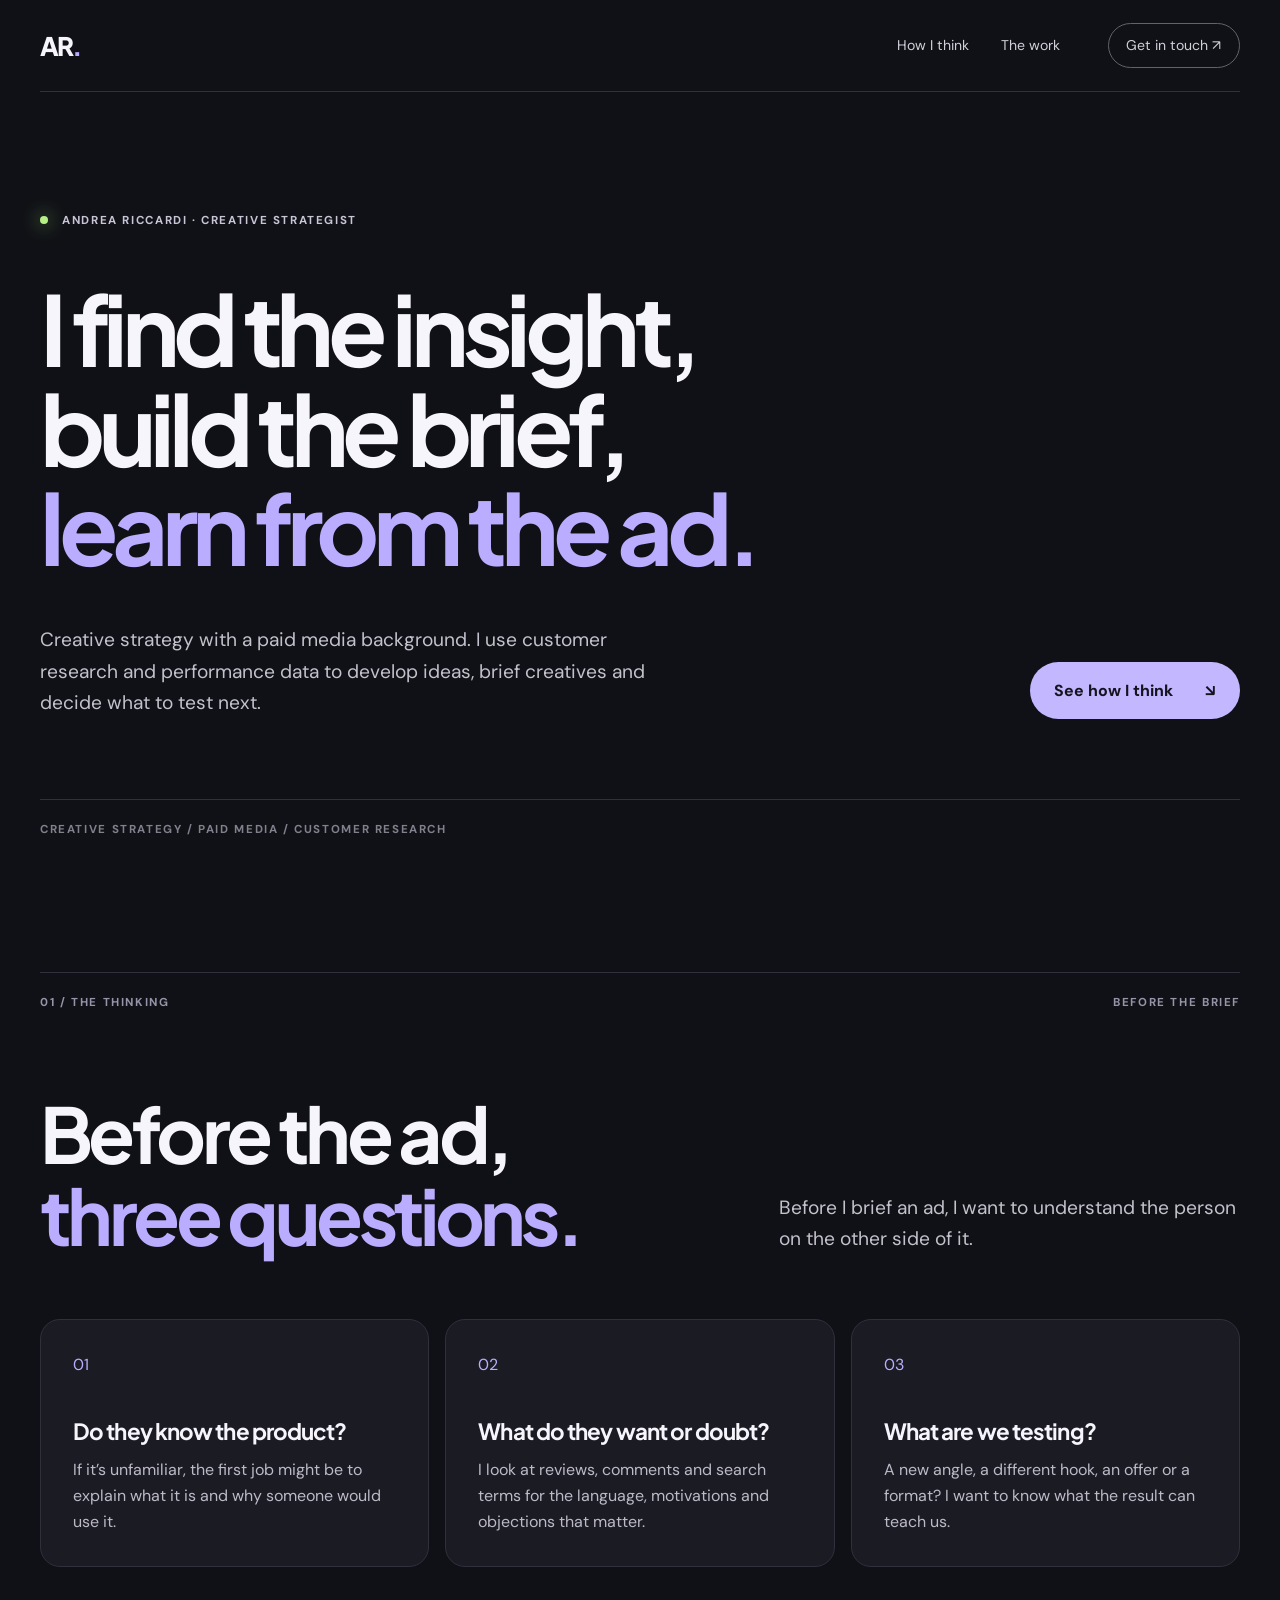
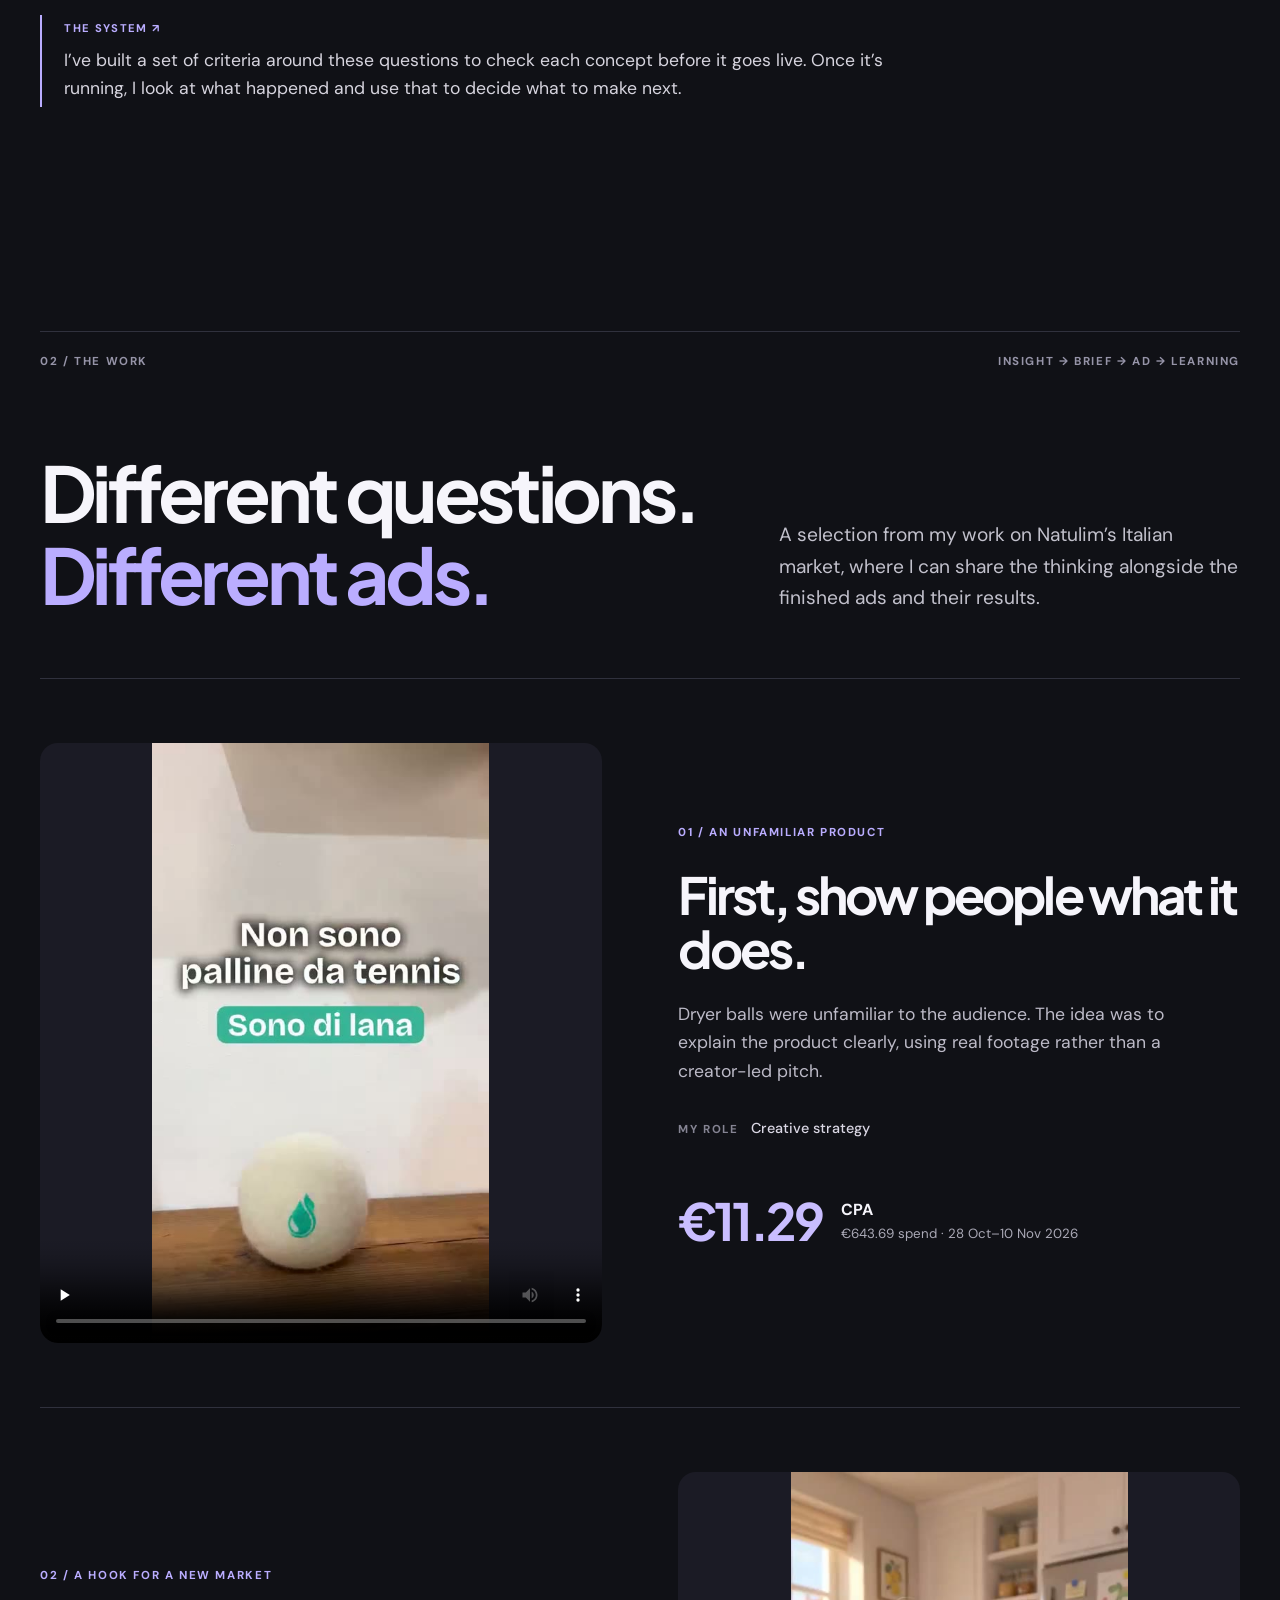
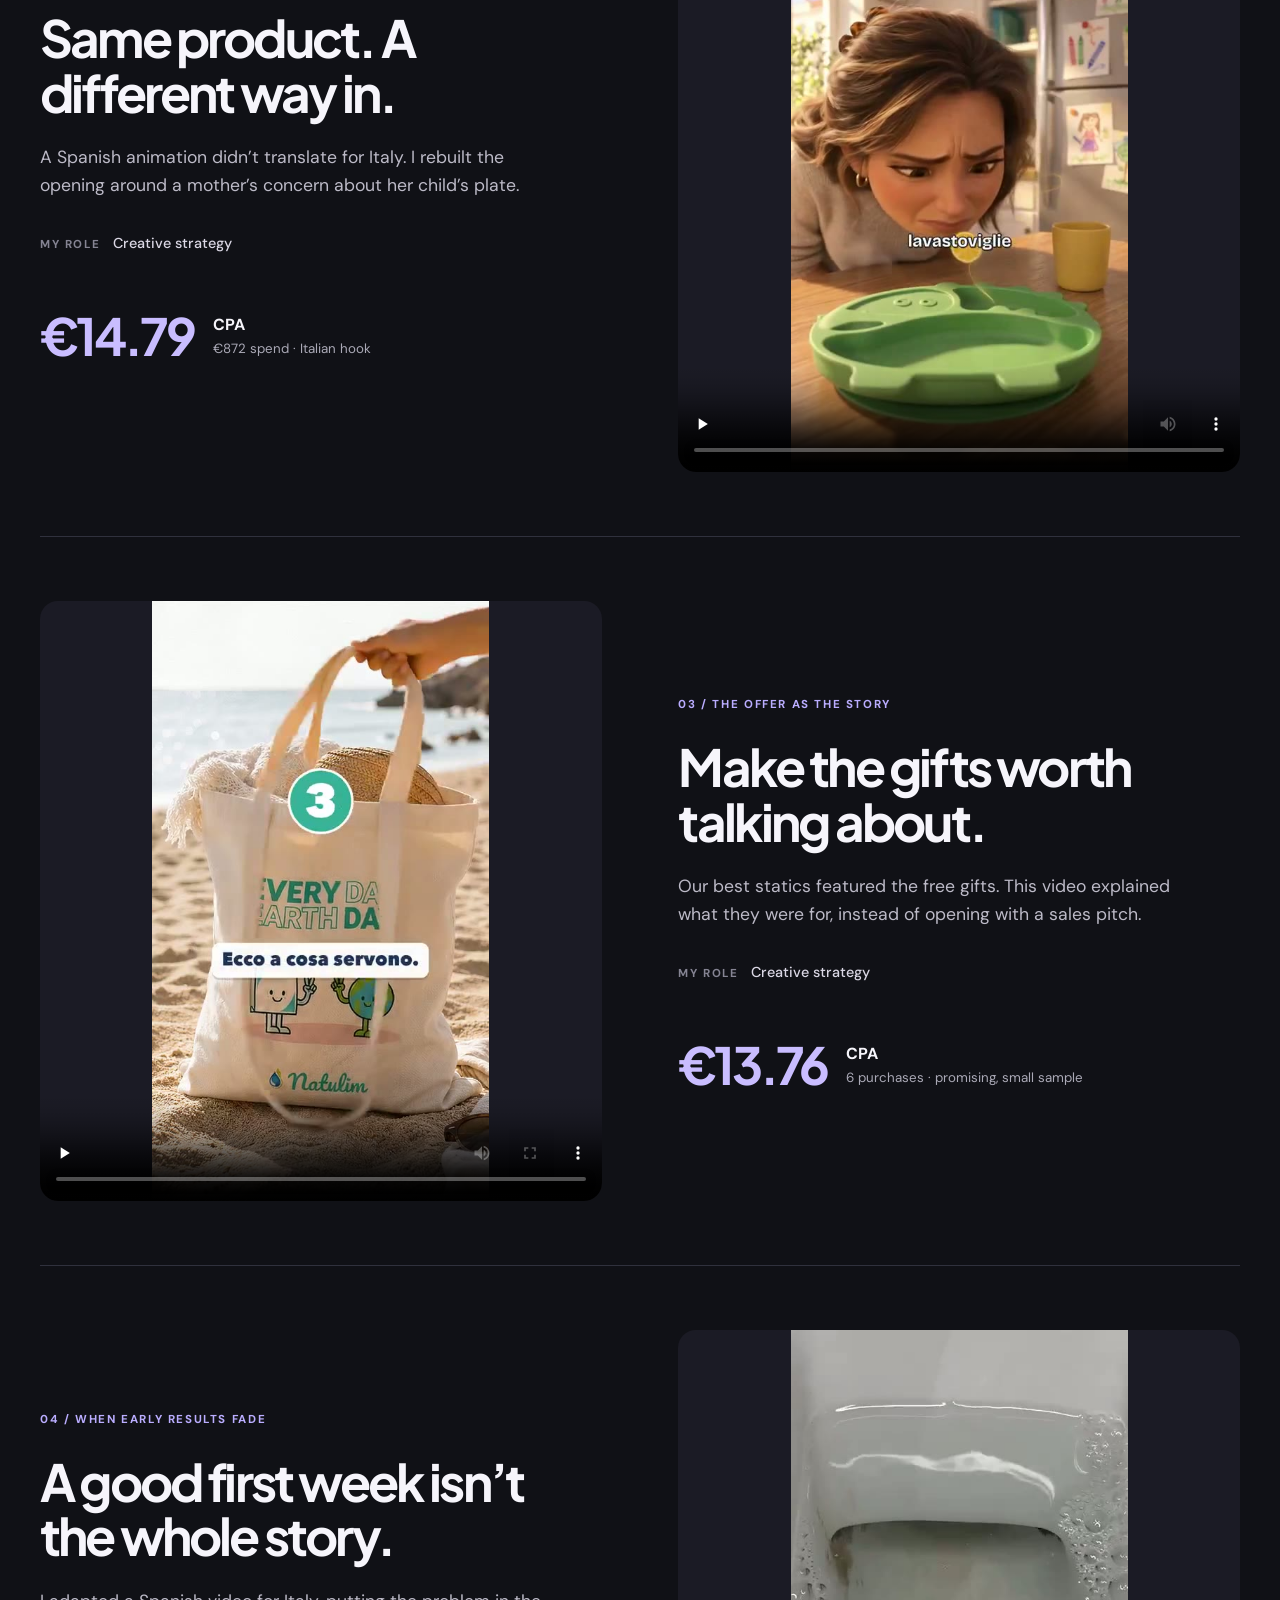
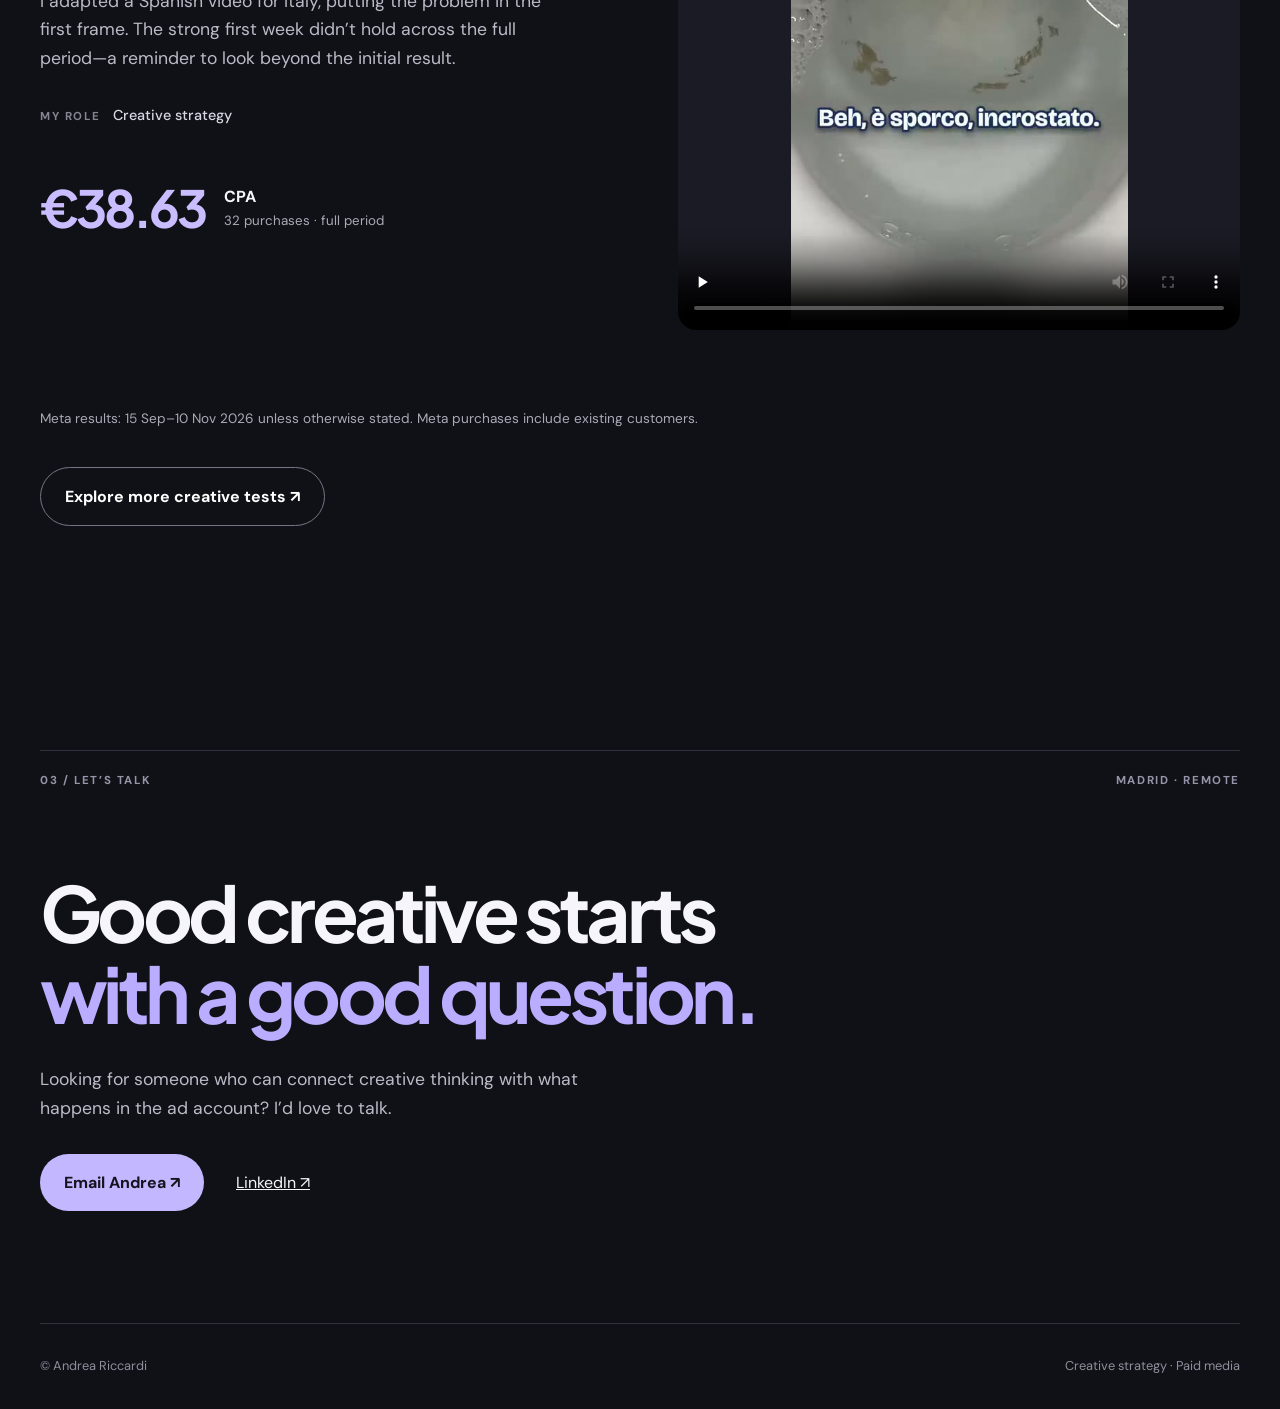
==== creative-v2/index.html @ 49f715e6 "Add alternate creative strategy portfolio" ====
<!doctype html>
<html lang="en">
<head>
  <meta charset="utf-8"><meta name="viewport" content="width=device-width, initial-scale=1">
  <meta name="description" content="Andrea Riccardi’s creative strategy portfolio: the thinking, briefs and tests behind the ads.">
  <title>Andrea Riccardi | Creative Strategy</title>
  <link rel="preconnect" href="https://fonts.googleapis.com"><link rel="preconnect" href="https://fonts.gstatic.com" crossorigin>
  <link href="https://fonts.googleapis.com/css2?family=DM+Sans:wght@400;500;600;700&amp;family=Plus+Jakarta+Sans:wght@400;500;600;700;800&amp;display=swap" rel="stylesheet">
  <link rel="stylesheet" href="style.css">
</head>
<body>
  <a class="skip" href="#main">Skip to content</a>
  <header class="header wrap"><a class="brand" href="#top">AR<span>.</span></a><nav aria-label="Main navigation"><a href="#thinking">How I think</a><a href="#work">The work</a></nav><a class="contact-link" href="mailto:ariccardi.marketing@gmail.com">Get in touch ↗</a></header>
  <main id="main">
    <section class="hero wrap" id="top"><div class="eyebrow"><span class="dot"></span> ANDREA RICCARDI · CREATIVE STRATEGIST</div><h1>I find the insight,<br>build the brief,<br><span>learn from the ad.</span></h1><div class="hero-bottom"><p>Creative strategy with a paid media background. I use customer research and performance data to develop ideas, brief creatives and decide what to test next.</p><a class="button" href="#thinking">See how I think <span>↘</span></a></div><div class="hero-index">CREATIVE STRATEGY / PAID MEDIA / CUSTOMER RESEARCH</div></section>
    <section class="thinking section wrap" id="thinking"><div class="section-top"><span>01 / THE THINKING</span><span>BEFORE THE BRIEF</span></div><div class="intro"><h2>Before the ad,<br><span>three questions.</span></h2><p>Before I brief an ad, I want to understand the person on the other side of it.</p></div><div class="questions"><article><span>01</span><h3>Do they know the product?</h3><p>If it’s unfamiliar, the first job might be to explain what it is and why someone would use it.</p></article><article><span>02</span><h3>What do they want or doubt?</h3><p>I look at reviews, comments and search terms for the language, motivations and objections that matter.</p></article><article><span>03</span><h3>What are we testing?</h3><p>A new angle, a different hook, an offer or a format? I want to know what the result can teach us.</p></article></div><p class="system-note"><span>THE SYSTEM ↗</span> I’ve built a set of criteria around these questions to check each concept before it goes live. Once it’s running, I look at what happened and use that to decide what to make next.</p></section>
    <section class="work section wrap" id="work"><div class="section-top"><span>02 / THE WORK</span><span>INSIGHT → BRIEF → AD → LEARNING</span></div><div class="intro"><h2>Different questions.<br><span>Different ads.</span></h2><p>A selection from my work on Natulim’s Italian market, where I can share the thinking alongside the finished ads and their results.</p></div>
      <article class="case"><div class="case-media"><video controls playsinline preload="none" poster="../creative/assets/natulim/dryer-balls.jpg"><source src="../creative/assets/natulim/dryer-balls.mp4" type="video/mp4"></video></div><div class="case-copy"><div class="case-label">01 / AN UNFAMILIAR PRODUCT</div><h3>First, show people what it does.</h3><p>Dryer balls were unfamiliar to the audience. The idea was to explain the product clearly, using real footage rather than a creator-led pitch.</p><div class="role">MY ROLE <span>Creative strategy</span></div><div class="metric"><strong>€11.29</strong><div>CPA <small>€643.69 spend · 28 Oct–10 Nov 2026</small></div></div></div></article>
      <article class="case reverse"><div class="case-media"><video controls playsinline preload="none" poster="../creative/assets/natulim/dishwasher.jpg"><source src="../creative/assets/natulim/dishwasher.mp4" type="video/mp4"></video></div><div class="case-copy"><div class="case-label">02 / A HOOK FOR A NEW MARKET</div><h3>Same product. A different way in.</h3><p>A Spanish animation didn’t translate for Italy. I rebuilt the opening around a mother’s concern about her child’s plate.</p><div class="role">MY ROLE <span>Creative strategy</span></div><div class="metric"><strong>€14.79</strong><div>CPA <small>€872 spend · Italian hook</small></div></div></div></article>
      <article class="case"><div class="case-media"><video controls playsinline preload="none" poster="../creative/assets/natulim/gifts.jpg"><source src="../creative/assets/natulim/gifts.mp4" type="video/mp4"></video></div><div class="case-copy"><div class="case-label">03 / THE OFFER AS THE STORY</div><h3>Make the gifts worth talking about.</h3><p>Our best statics featured the free gifts. This video explained what they were for, instead of opening with a sales pitch.</p><div class="role">MY ROLE <span>Creative strategy</span></div><div class="metric"><strong>€13.76</strong><div>CPA <small>6 purchases · promising, small sample</small></div></div></div></article>
      <article class="case reverse"><div class="case-media"><video controls playsinline preload="none" poster="../creative/assets/natulim/crystals.jpg"><source src="../creative/assets/natulim/crystals.mp4" type="video/mp4"></video></div><div class="case-copy"><div class="case-label">04 / WHEN EARLY RESULTS FADE</div><h3>A good first week isn’t the whole story.</h3><p>I adapted a Spanish video for Italy, putting the problem in the first frame. The strong first week didn’t hold across the full period—a reminder to look beyond the initial result.</p><div class="role">MY ROLE <span>Creative strategy</span></div><div class="metric"><strong>€38.63</strong><div>CPA <small>32 purchases · full period</small></div></div></div></article>
      <p class="note">Meta results: 15 Sep–10 Nov 2026 unless otherwise stated. Meta purchases include existing customers.</p><a class="button button-outline" href="../creative/#work">Explore more creative tests ↗</a>
    </section>
    <section class="closing section wrap"><div class="section-top"><span>03 / LET’S TALK</span><span>MADRID · REMOTE</span></div><h2>Good creative starts<br><span>with a good question.</span></h2><p>Looking for someone who can connect creative thinking with what happens in the ad account? I’d love to talk.</p><a class="button" href="mailto:ariccardi.marketing@gmail.com">Email Andrea ↗</a><a class="text-link" href="https://www.linkedin.com/in/ariccardi/">LinkedIn ↗</a></section>
  </main><footer class="wrap">© Andrea Riccardi <span>Creative strategy · Paid media</span></footer>
</body></html>
---- creative-v2/style.css ----
:root{color-scheme:dark;--bg:#101116;--fg:#f6f5fb;--muted:#aaaab9;--line:#30313d;--purple:#baadff}*{box-sizing:border-box}html{scroll-behavior:smooth}body{margin:0;background:var(--bg);color:var(--fg);font:16px/1.6 'DM Sans',sans-serif}a{color:inherit}.wrap{width:min(1320px,calc(100% - 80px));margin:auto}.skip{position:absolute;left:-9999px}.skip:focus{left:16px;top:16px;background:#fff;color:#111;z-index:10}.header{height:92px;display:flex;align-items:center;gap:3rem;border-bottom:1px solid var(--line)}.brand{text-decoration:none;font:800 1.6rem 'Plus Jakarta Sans';letter-spacing:-.08em}.brand span{color:var(--purple)}nav{display:flex;gap:2rem;margin-left:auto}nav a,.contact-link{text-decoration:none;font-size:.88rem;color:#d2d1db}.contact-link{border:1px solid #62616e;border-radius:50px;padding:.65rem 1.1rem}.header a:hover,.text-link:hover{color:var(--purple)}.hero{padding-top:7.5rem}.eyebrow,.section-top,.case-label,.role,.hero-index{font-size:.72rem;font-weight:700;letter-spacing:.14em}.eyebrow{color:#c8c5d7}.dot{display:inline-block;width:8px;height:8px;background:#b7f086;border-radius:50%;margin-right:.6rem;box-shadow:0 0 18px #a1e877}h1,h2,h3,strong{font-family:'Plus Jakarta Sans',sans-serif}h1{font-size:clamp(3.4rem,7.6vw,7.5rem);line-height:1.02;letter-spacing:-.065em;margin:3rem 0;font-weight:700}h1 span,.intro h2 span,.closing h2 span{color:var(--purple)}.hero-bottom{display:flex;justify-content:space-between;align-items:end;gap:2rem;padding-bottom:5rem}.hero-bottom p,.intro>p{font-size:clamp(1.05rem,1.5vw,1.35rem);line-height:1.65;color:#c2c1cc;max-width:620px;margin:0}.button{display:inline-flex;align-items:center;justify-content:space-between;gap:2rem;background:#c3b7ff;color:#15131e;text-decoration:none;border-radius:100px;padding:1rem 1.5rem;font-weight:700;transition:background .2s,transform .2s}.button:hover{background:#f2a9d9;transform:translateY(-3px)}.hero-index{border-top:1px solid var(--line);padding:1.3rem 0;color:#81818e}.section{padding:7rem 0}.section-top{display:flex;justify-content:space-between;gap:1rem;color:#9694a8;border-top:1px solid var(--line);padding-top:1.3rem}.intro{display:grid;grid-template-columns:1.2fr .8fr;align-items:end;gap:3rem;margin:5rem 0 4rem}h2{font-size:clamp(3rem,6vw,6rem);line-height:1.06;letter-spacing:-.06em;margin:0}.questions{display:grid;grid-template-columns:repeat(3,1fr);gap:1rem}.questions article{padding:2rem;background:#1b1b24;border:1px solid #30303d;border-radius:20px;min-height:245px;transition:background .25s,transform .25s}.questions article:hover{background:#29243b;transform:translateY(-5px)}.questions article:nth-child(2):hover{background:#24343c}.questions article:nth-child(3):hover{background:#3b2734}.questions article>span,.case-label{color:#baadff}.questions h3{font-size:1.4rem;line-height:1.2;letter-spacing:-.04em;margin:2.5rem 0 .8rem}.questions p,.case-copy p,.closing p{color:#bcbac7;margin:0}.system-note{border-left:2px solid var(--purple);padding:.3rem 0 .3rem 1.4rem;max-width:850px;color:#d6d4de;margin:3rem 0 0;font-size:1.1rem}.system-note span{display:block;font-size:.7rem;color:var(--purple);font-weight:700;letter-spacing:.12em;margin-bottom:.5rem}.case{display:grid;grid-template-columns:1fr 1fr;gap:clamp(2rem,6vw,7rem);align-items:center;border-top:1px solid var(--line);padding:4rem 0}.case.reverse .case-media{order:2}.case-media{background:#1b1b25;border-radius:18px;overflow:hidden;display:flex;justify-content:center;min-height:460px}.case-media video{width:100%;max-height:600px;object-fit:contain}.case h3{font-size:clamp(2.3rem,4vw,4.5rem);line-height:1.07;letter-spacing:-.055em;margin:1.5rem 0}.case-copy p{font-size:1.1rem;max-width:510px}.role{margin-top:2rem;color:#858493}.role span{color:#dad7e4;letter-spacing:0;font-size:.9rem;font-weight:500;margin-left:.5rem}.metric{display:flex;align-items:center;gap:1.2rem;margin-top:2.5rem}.metric strong{font-size:clamp(2.7rem,4vw,4rem);letter-spacing:-.06em;color:#c9bdff}.metric div{font-weight:700}.metric small{display:block;color:#aaa9b6;font-weight:400}.note{color:#aaa9b6;font-size:.85rem}.button-outline{margin-top:1.5rem;background:transparent;border:1px solid #777486;color:white}.closing h2{margin:5rem 0 2rem}.closing p{max-width:560px;font-size:1.1rem;margin-bottom:2rem}.text-link{margin-left:2rem}footer{border-top:1px solid var(--line);padding:2rem 0;color:#8f8e9c;display:flex;justify-content:space-between;font-size:.8rem}@media(max-width:750px){.wrap{width:calc(100% - 36px)}.header{height:76px;gap:1rem}nav{gap:1rem}.contact-link{display:none}.hero{padding-top:5rem}.hero-bottom,.intro{display:block}.hero-bottom .button{margin-top:2rem}.section{padding:5rem 0}.intro{margin:3rem 0 2rem}.intro>p{margin-top:1.5rem}.questions{grid-template-columns:1fr}.questions article{min-height:0}.questions h3{margin-top:1.5rem}.case{grid-template-columns:1fr;gap:1.6rem;padding:2.5rem 0}.case.reverse .case-media{order:0}.case-media{min-height:300px}.case-media video{max-height:520px}.section-top{font-size:.62rem}.metric{margin-top:1.5rem}footer{gap:1rem}}@media(prefers-reduced-motion:reduce){html{scroll-behavior:auto}*,*::before,*::after{transition:none!important}}
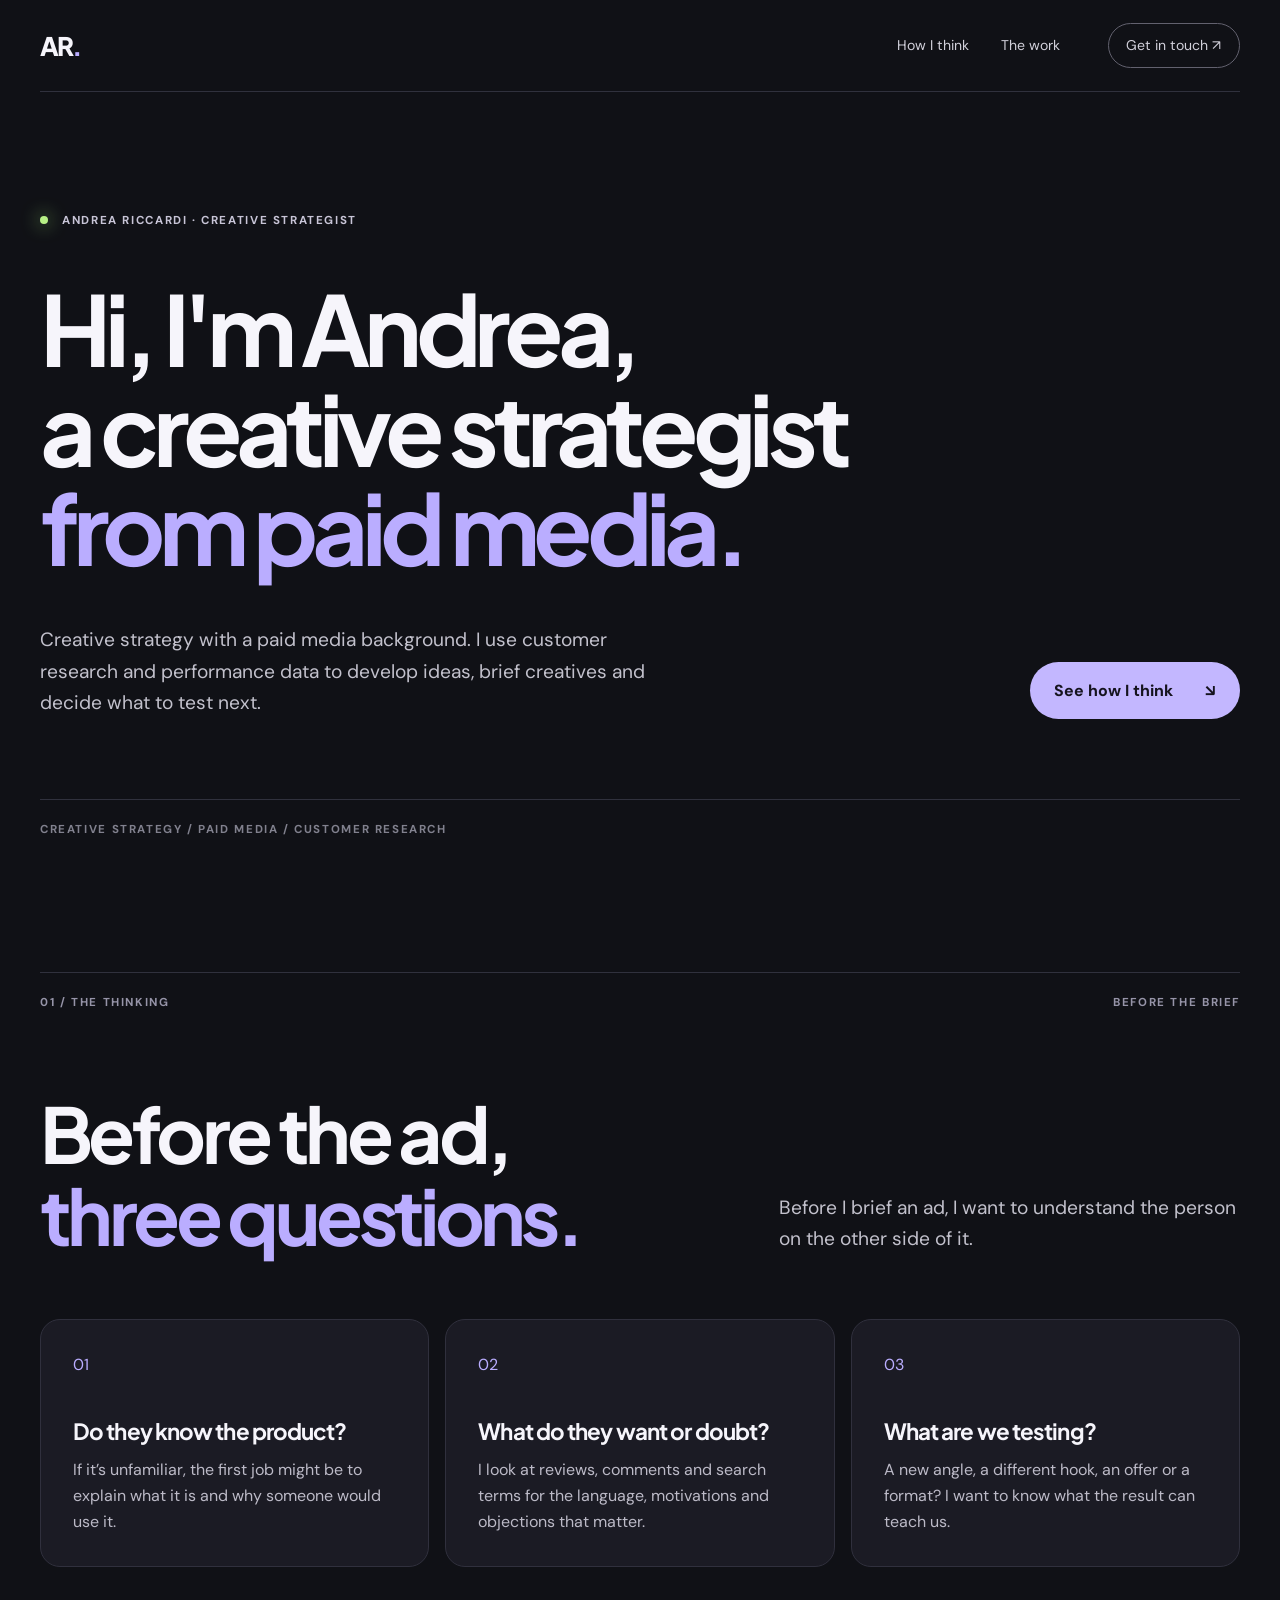
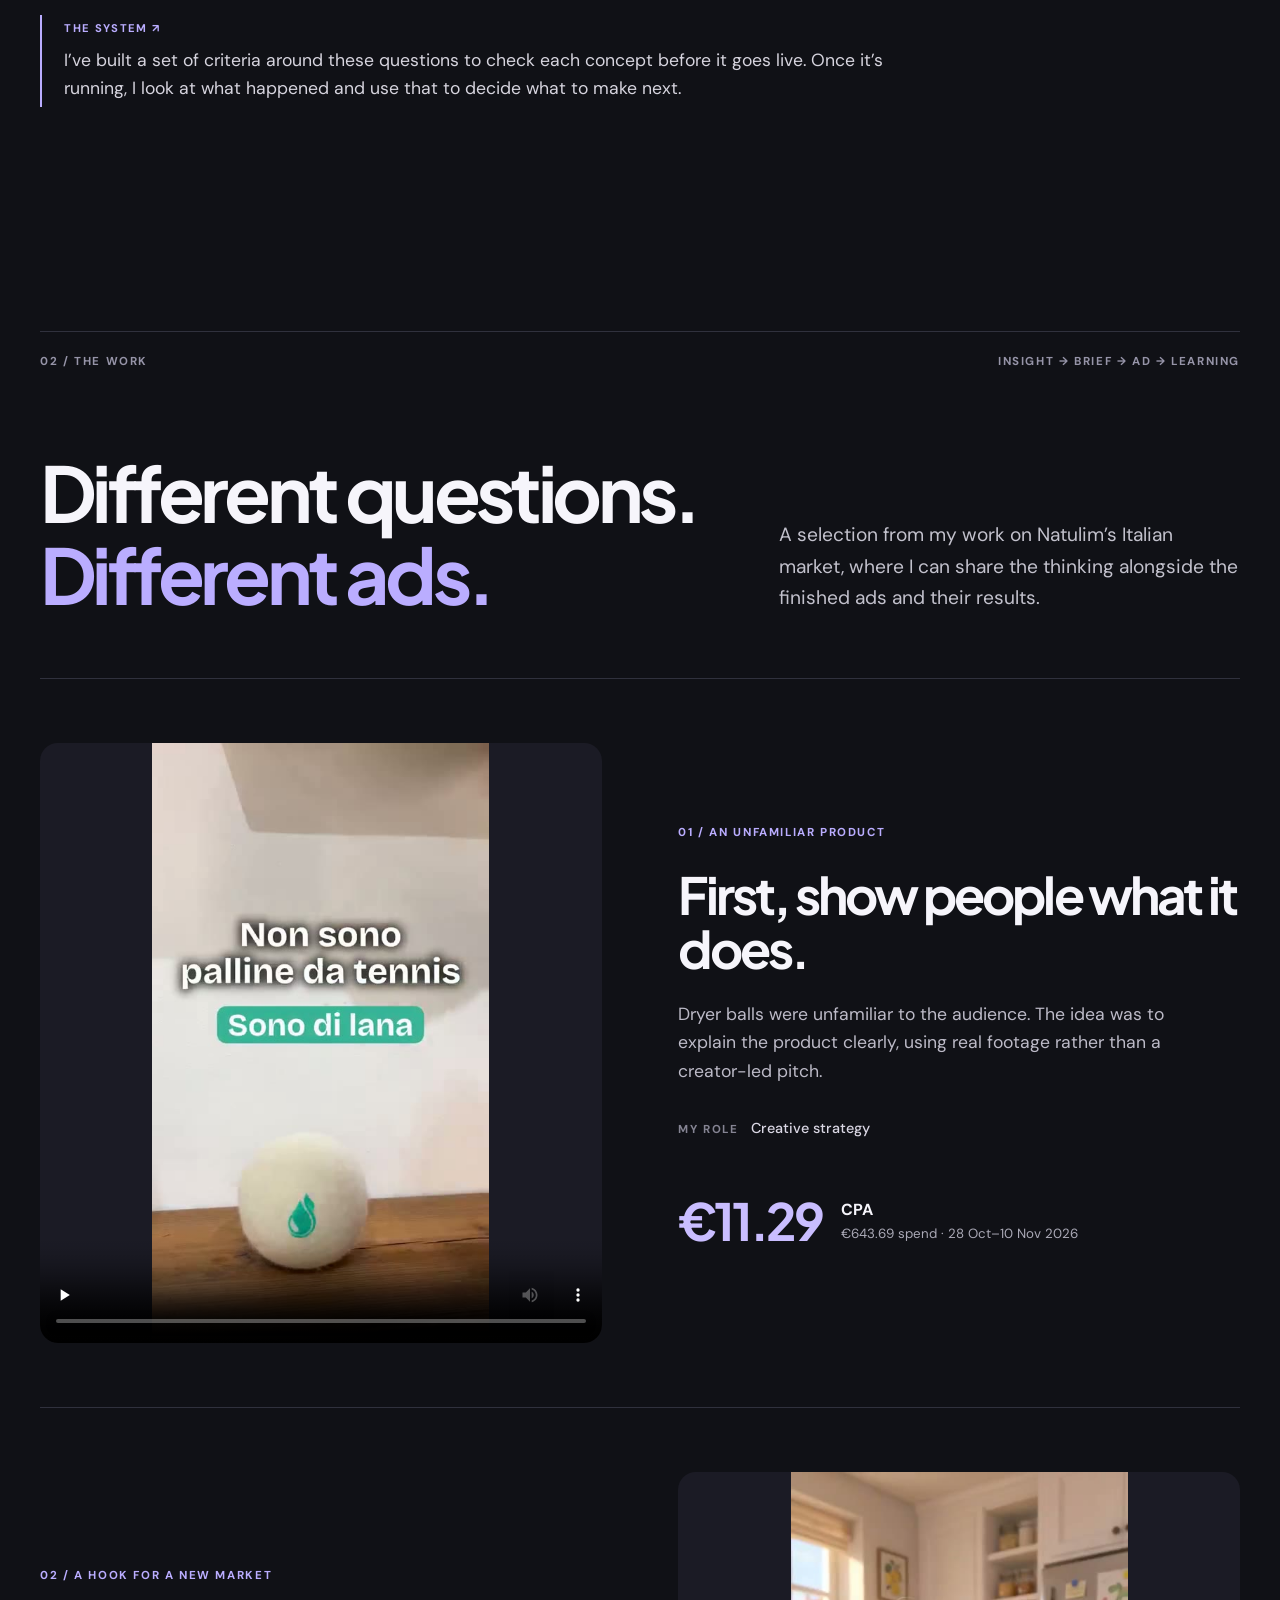
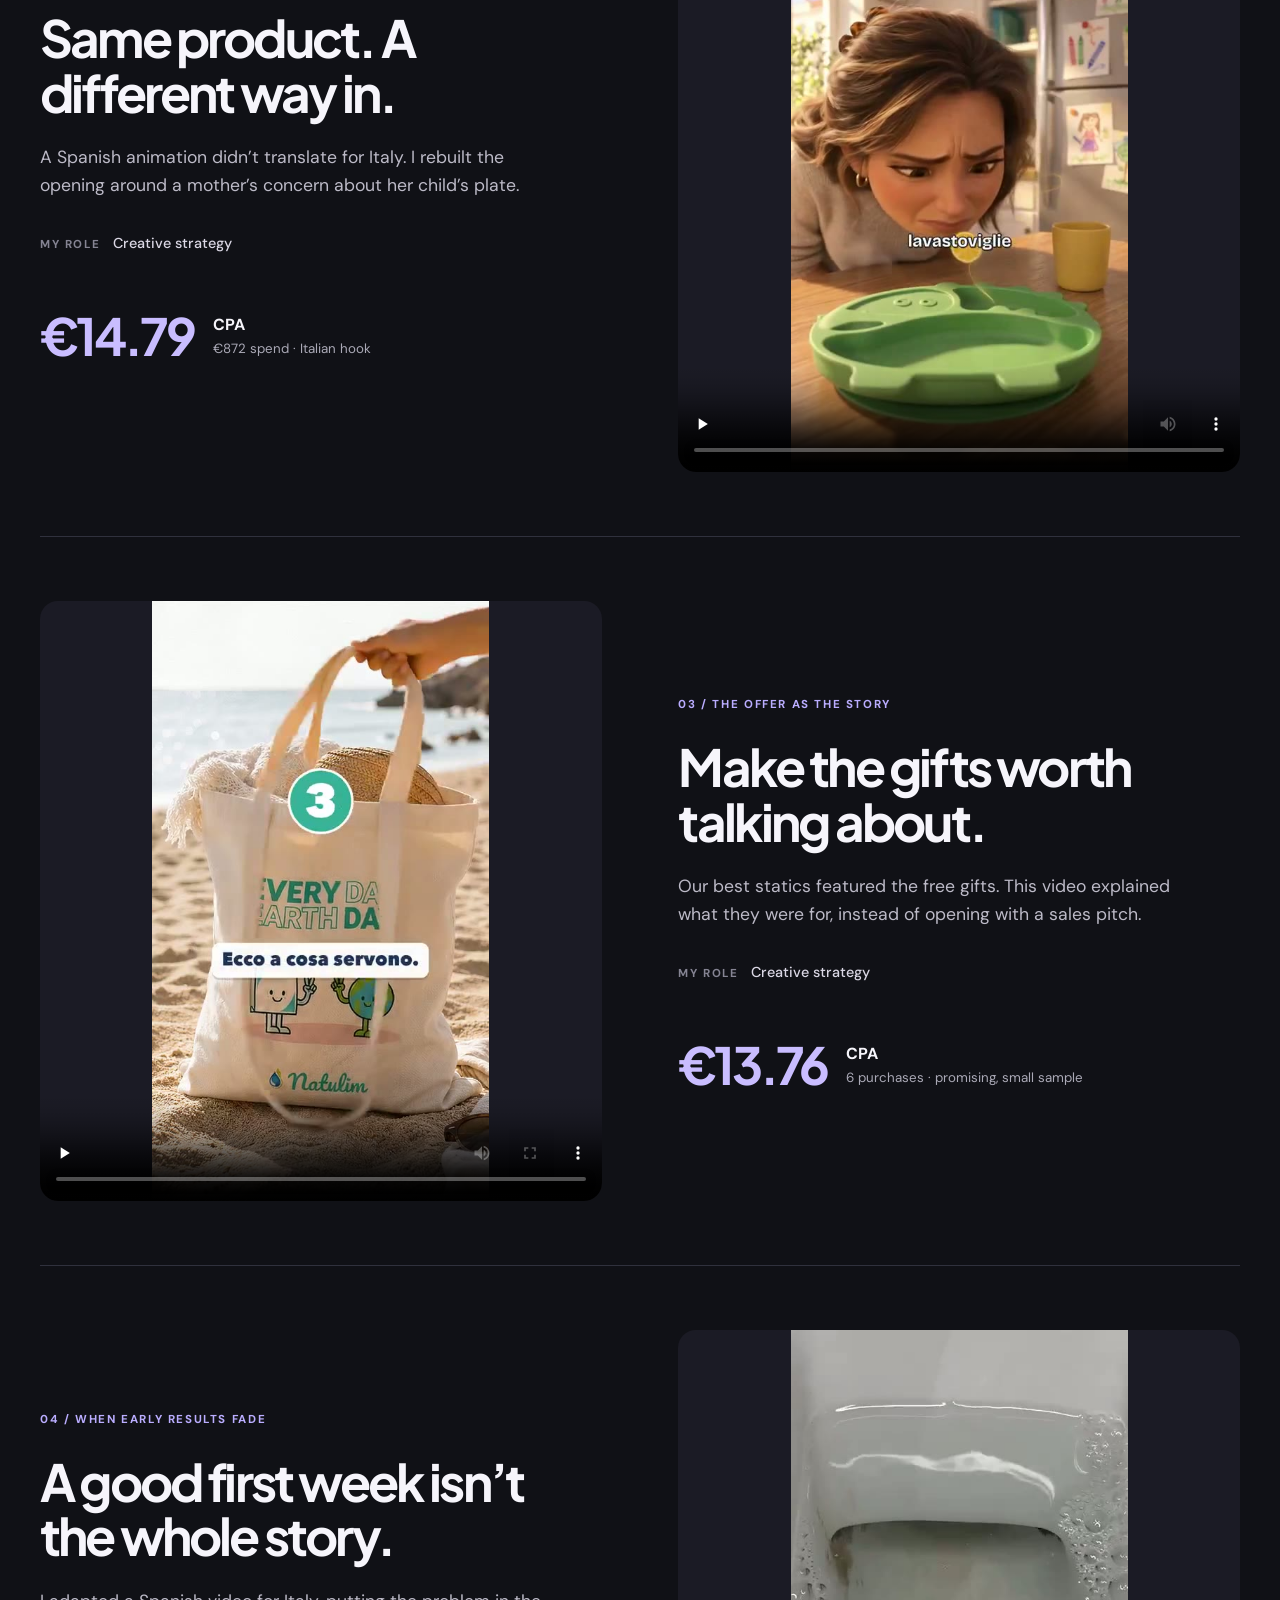
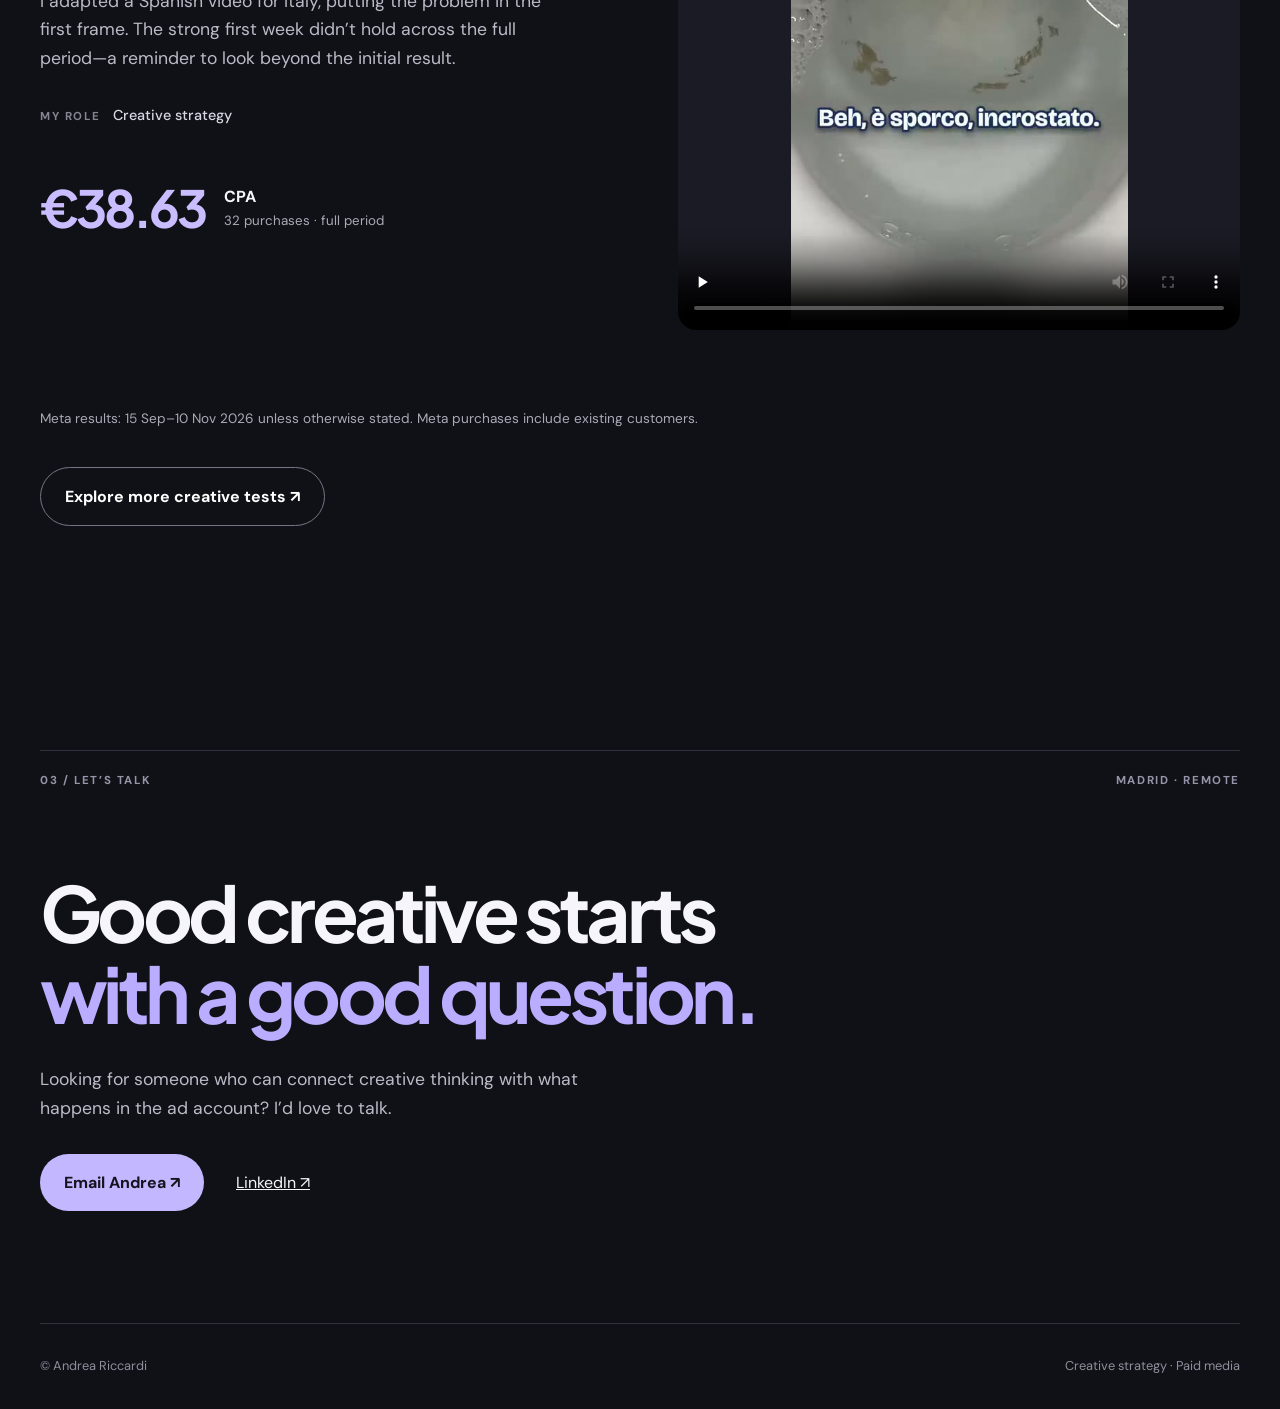
==== commit 280fb2b0: "creative-v2: simpler intro headline" ====
--- a/creative-v2/index.html
+++ b/creative-v2/index.html
@@ -12,7 +12,7 @@
   <a class="skip" href="#main">Skip to content</a>
   <header class="header wrap"><a class="brand" href="#top">AR<span>.</span></a><nav aria-label="Main navigation"><a href="#thinking">How I think</a><a href="#work">The work</a></nav><a class="contact-link" href="mailto:ariccardi.marketing@gmail.com">Get in touch ↗</a></header>
   <main id="main">
-    <section class="hero wrap" id="top"><div class="eyebrow"><span class="dot"></span> ANDREA RICCARDI · CREATIVE STRATEGIST</div><h1>I find the insight,<br>build the brief,<br><span>learn from the ad.</span></h1><div class="hero-bottom"><p>Creative strategy with a paid media background. I use customer research and performance data to develop ideas, brief creatives and decide what to test next.</p><a class="button" href="#thinking">See how I think <span>↘</span></a></div><div class="hero-index">CREATIVE STRATEGY / PAID MEDIA / CUSTOMER RESEARCH</div></section>
+    <section class="hero wrap" id="top"><div class="eyebrow"><span class="dot"></span> ANDREA RICCARDI · CREATIVE STRATEGIST</div><h1>Hi, I'm Andrea,<br>a creative strategist<br><span>from paid media.</span></h1><div class="hero-bottom"><p>Creative strategy with a paid media background. I use customer research and performance data to develop ideas, brief creatives and decide what to test next.</p><a class="button" href="#thinking">See how I think <span>↘</span></a></div><div class="hero-index">CREATIVE STRATEGY / PAID MEDIA / CUSTOMER RESEARCH</div></section>
     <section class="thinking section wrap" id="thinking"><div class="section-top"><span>01 / THE THINKING</span><span>BEFORE THE BRIEF</span></div><div class="intro"><h2>Before the ad,<br><span>three questions.</span></h2><p>Before I brief an ad, I want to understand the person on the other side of it.</p></div><div class="questions"><article><span>01</span><h3>Do they know the product?</h3><p>If it’s unfamiliar, the first job might be to explain what it is and why someone would use it.</p></article><article><span>02</span><h3>What do they want or doubt?</h3><p>I look at reviews, comments and search terms for the language, motivations and objections that matter.</p></article><article><span>03</span><h3>What are we testing?</h3><p>A new angle, a different hook, an offer or a format? I want to know what the result can teach us.</p></article></div><p class="system-note"><span>THE SYSTEM ↗</span> I’ve built a set of criteria around these questions to check each concept before it goes live. Once it’s running, I look at what happened and use that to decide what to make next.</p></section>
     <section class="work section wrap" id="work"><div class="section-top"><span>02 / THE WORK</span><span>INSIGHT → BRIEF → AD → LEARNING</span></div><div class="intro"><h2>Different questions.<br><span>Different ads.</span></h2><p>A selection from my work on Natulim’s Italian market, where I can share the thinking alongside the finished ads and their results.</p></div>
       <article class="case"><div class="case-media"><video controls playsinline preload="none" poster="../creative/assets/natulim/dryer-balls.jpg"><source src="../creative/assets/natulim/dryer-balls.mp4" type="video/mp4"></video></div><div class="case-copy"><div class="case-label">01 / AN UNFAMILIAR PRODUCT</div><h3>First, show people what it does.</h3><p>Dryer balls were unfamiliar to the audience. The idea was to explain the product clearly, using real footage rather than a creator-led pitch.</p><div class="role">MY ROLE <span>Creative strategy</span></div><div class="metric"><strong>€11.29</strong><div>CPA <small>€643.69 spend · 28 Oct–10 Nov 2026</small></div></div></div></article>
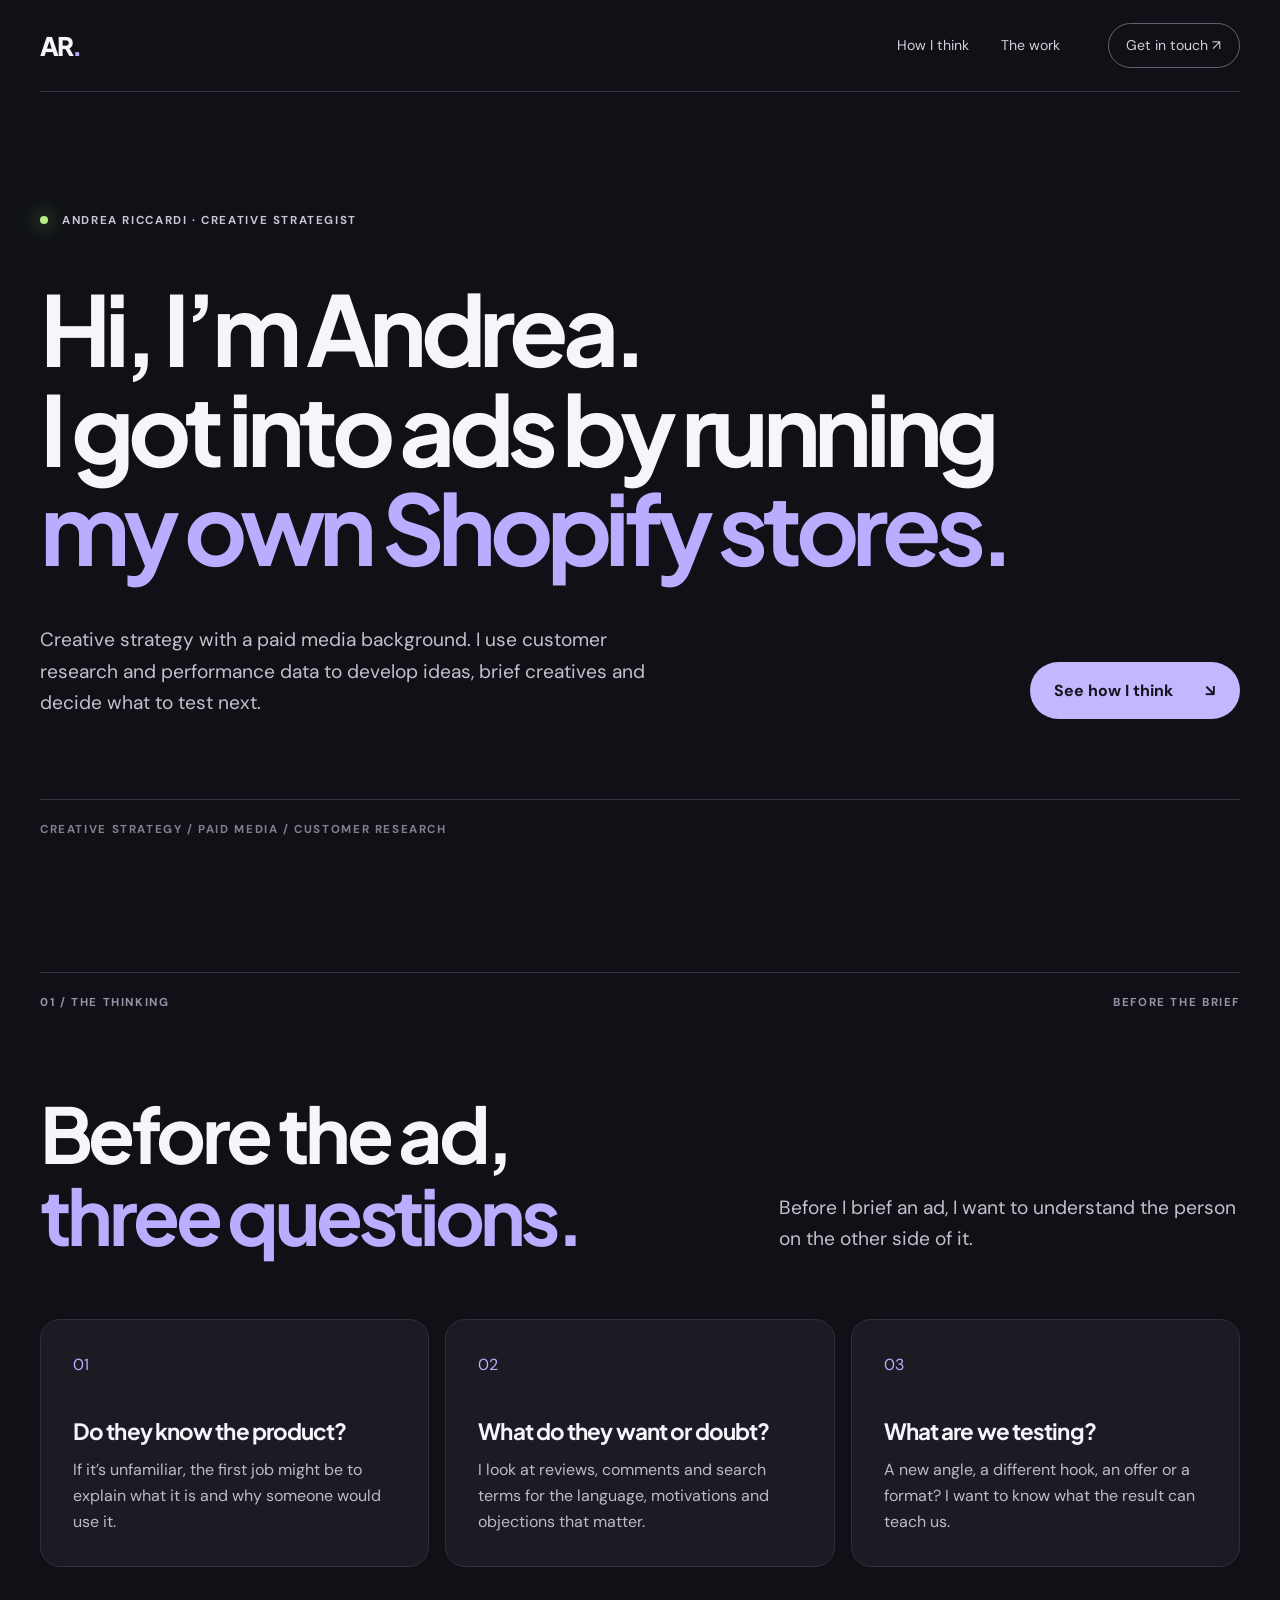
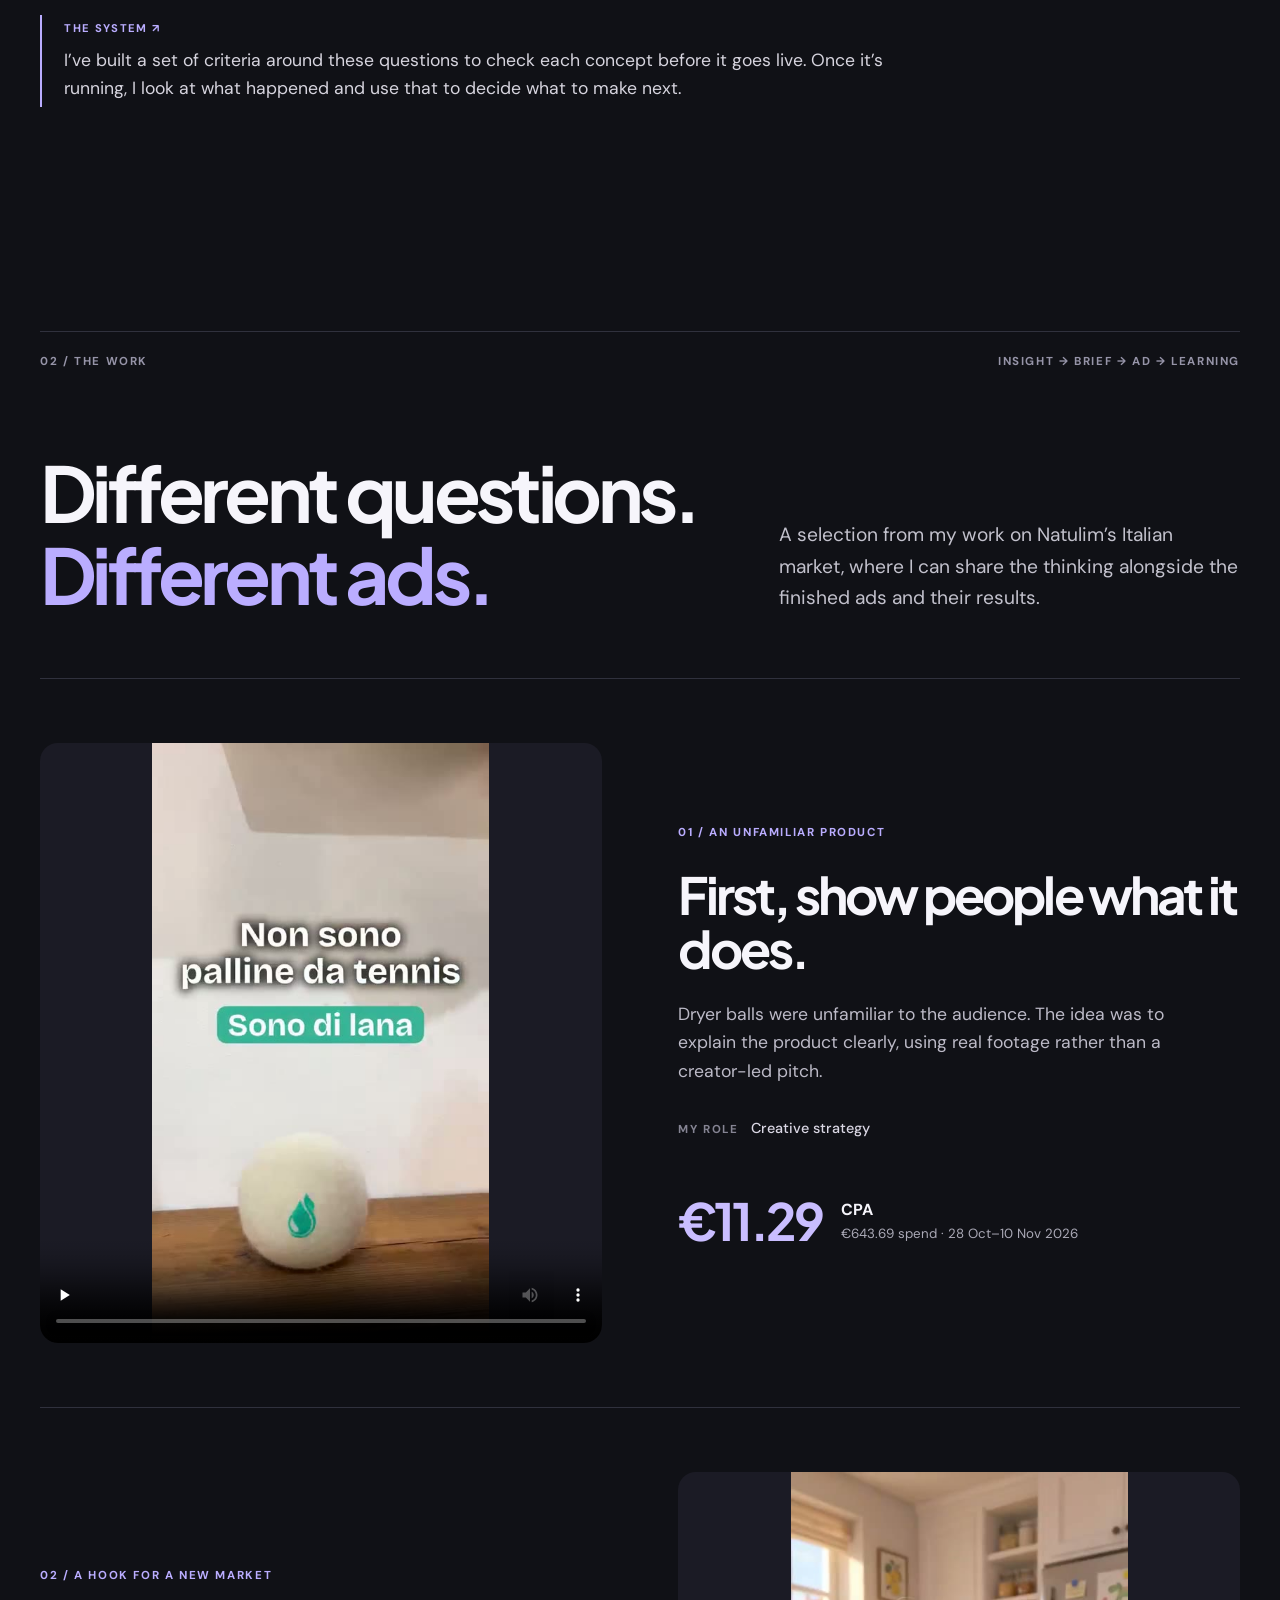
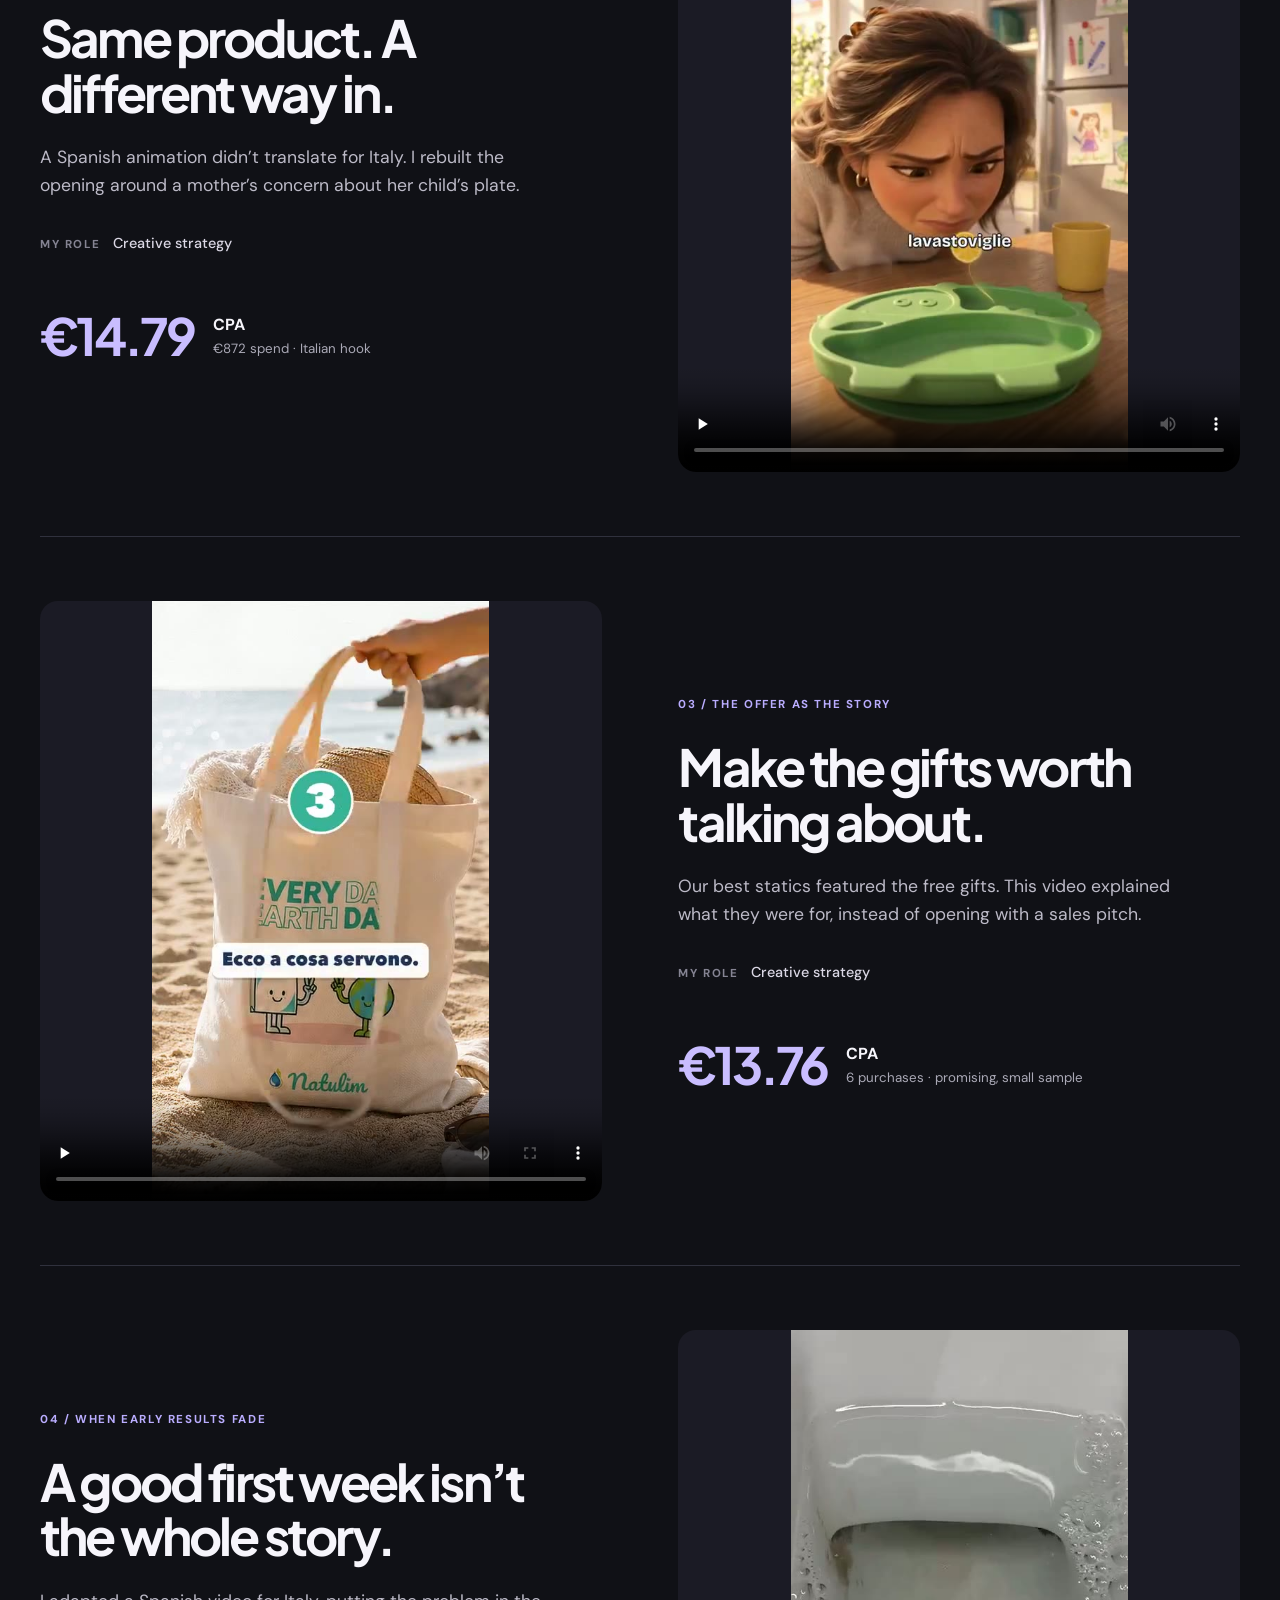
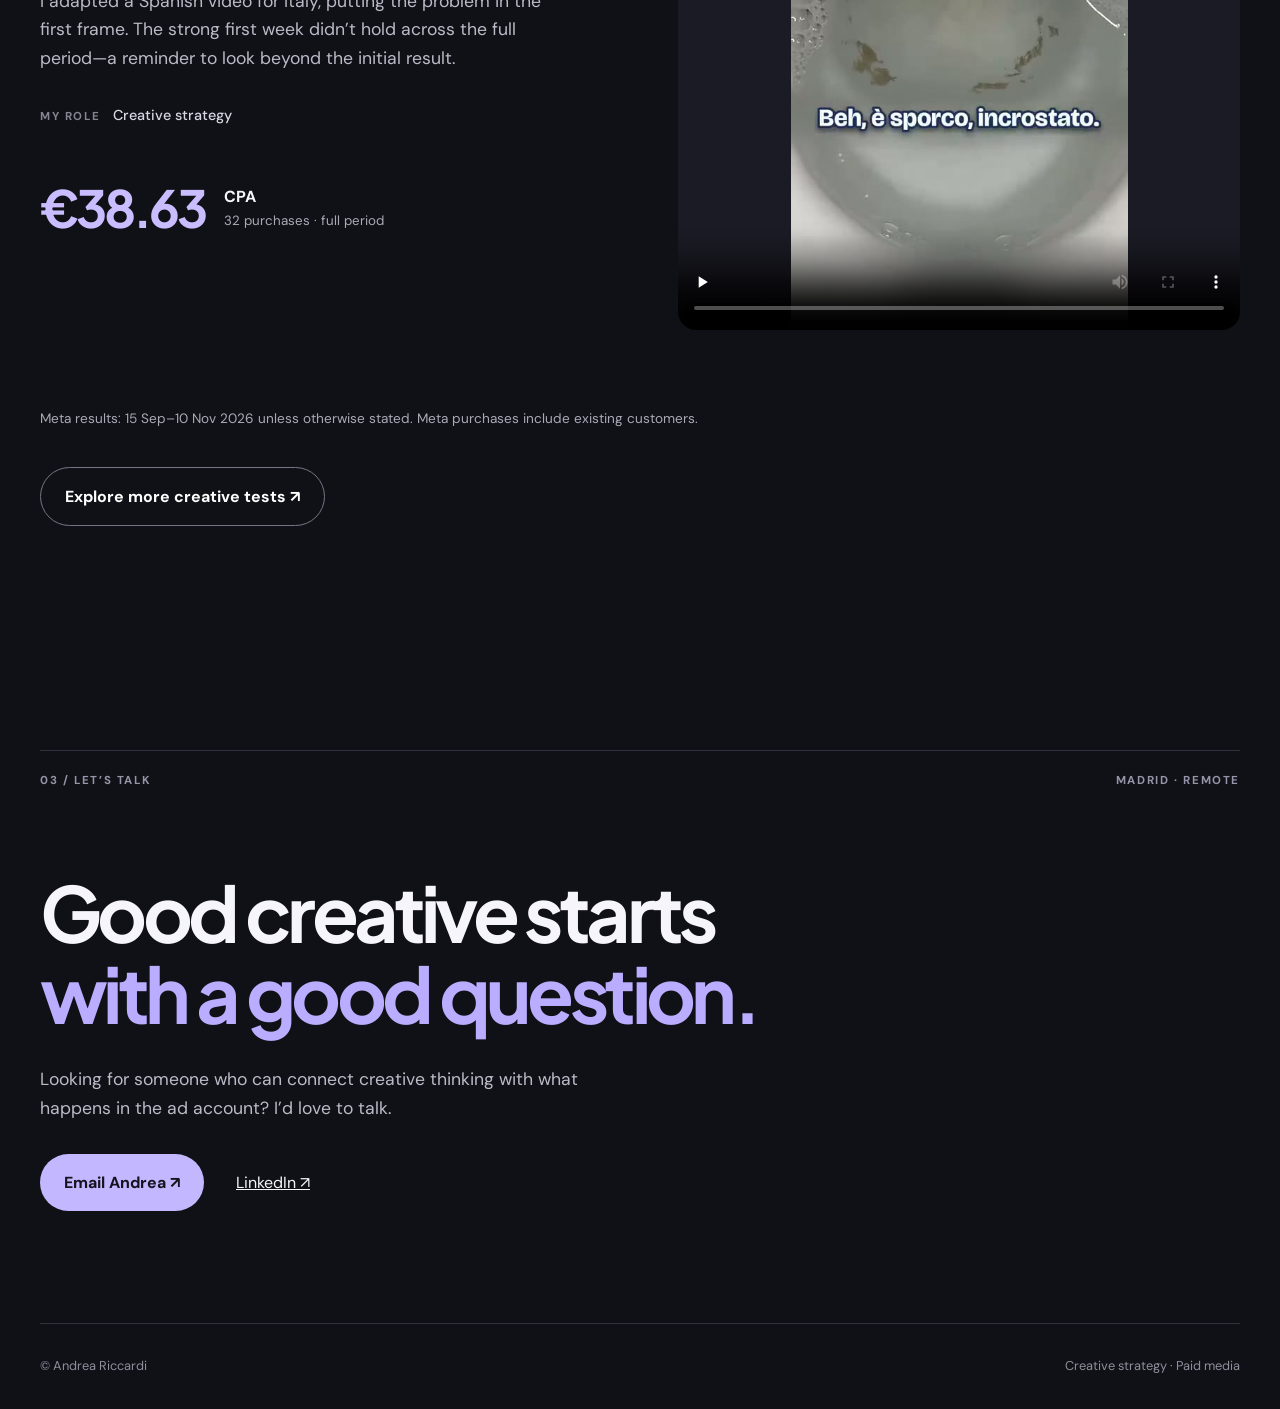
==== commit fd8093c4: "creative-v2: headline about Shopify stores" ====
--- a/creative-v2/index.html
+++ b/creative-v2/index.html
@@ -12,7 +12,7 @@
   <a class="skip" href="#main">Skip to content</a>
   <header class="header wrap"><a class="brand" href="#top">AR<span>.</span></a><nav aria-label="Main navigation"><a href="#thinking">How I think</a><a href="#work">The work</a></nav><a class="contact-link" href="mailto:ariccardi.marketing@gmail.com">Get in touch ↗</a></header>
   <main id="main">
-    <section class="hero wrap" id="top"><div class="eyebrow"><span class="dot"></span> ANDREA RICCARDI · CREATIVE STRATEGIST</div><h1>Hi, I'm Andrea,<br>a creative strategist<br><span>from paid media.</span></h1><div class="hero-bottom"><p>Creative strategy with a paid media background. I use customer research and performance data to develop ideas, brief creatives and decide what to test next.</p><a class="button" href="#thinking">See how I think <span>↘</span></a></div><div class="hero-index">CREATIVE STRATEGY / PAID MEDIA / CUSTOMER RESEARCH</div></section>
+    <section class="hero wrap" id="top"><div class="eyebrow"><span class="dot"></span> ANDREA RICCARDI · CREATIVE STRATEGIST</div><h1>Hi, I’m Andrea.<br>I got into ads by running<br><span>my own Shopify stores.</span></h1><div class="hero-bottom"><p>Creative strategy with a paid media background. I use customer research and performance data to develop ideas, brief creatives and decide what to test next.</p><a class="button" href="#thinking">See how I think <span>↘</span></a></div><div class="hero-index">CREATIVE STRATEGY / PAID MEDIA / CUSTOMER RESEARCH</div></section>
     <section class="thinking section wrap" id="thinking"><div class="section-top"><span>01 / THE THINKING</span><span>BEFORE THE BRIEF</span></div><div class="intro"><h2>Before the ad,<br><span>three questions.</span></h2><p>Before I brief an ad, I want to understand the person on the other side of it.</p></div><div class="questions"><article><span>01</span><h3>Do they know the product?</h3><p>If it’s unfamiliar, the first job might be to explain what it is and why someone would use it.</p></article><article><span>02</span><h3>What do they want or doubt?</h3><p>I look at reviews, comments and search terms for the language, motivations and objections that matter.</p></article><article><span>03</span><h3>What are we testing?</h3><p>A new angle, a different hook, an offer or a format? I want to know what the result can teach us.</p></article></div><p class="system-note"><span>THE SYSTEM ↗</span> I’ve built a set of criteria around these questions to check each concept before it goes live. Once it’s running, I look at what happened and use that to decide what to make next.</p></section>
     <section class="work section wrap" id="work"><div class="section-top"><span>02 / THE WORK</span><span>INSIGHT → BRIEF → AD → LEARNING</span></div><div class="intro"><h2>Different questions.<br><span>Different ads.</span></h2><p>A selection from my work on Natulim’s Italian market, where I can share the thinking alongside the finished ads and their results.</p></div>
       <article class="case"><div class="case-media"><video controls playsinline preload="none" poster="../creative/assets/natulim/dryer-balls.jpg"><source src="../creative/assets/natulim/dryer-balls.mp4" type="video/mp4"></video></div><div class="case-copy"><div class="case-label">01 / AN UNFAMILIAR PRODUCT</div><h3>First, show people what it does.</h3><p>Dryer balls were unfamiliar to the audience. The idea was to explain the product clearly, using real footage rather than a creator-led pitch.</p><div class="role">MY ROLE <span>Creative strategy</span></div><div class="metric"><strong>€11.29</strong><div>CPA <small>€643.69 spend · 28 Oct–10 Nov 2026</small></div></div></div></article>
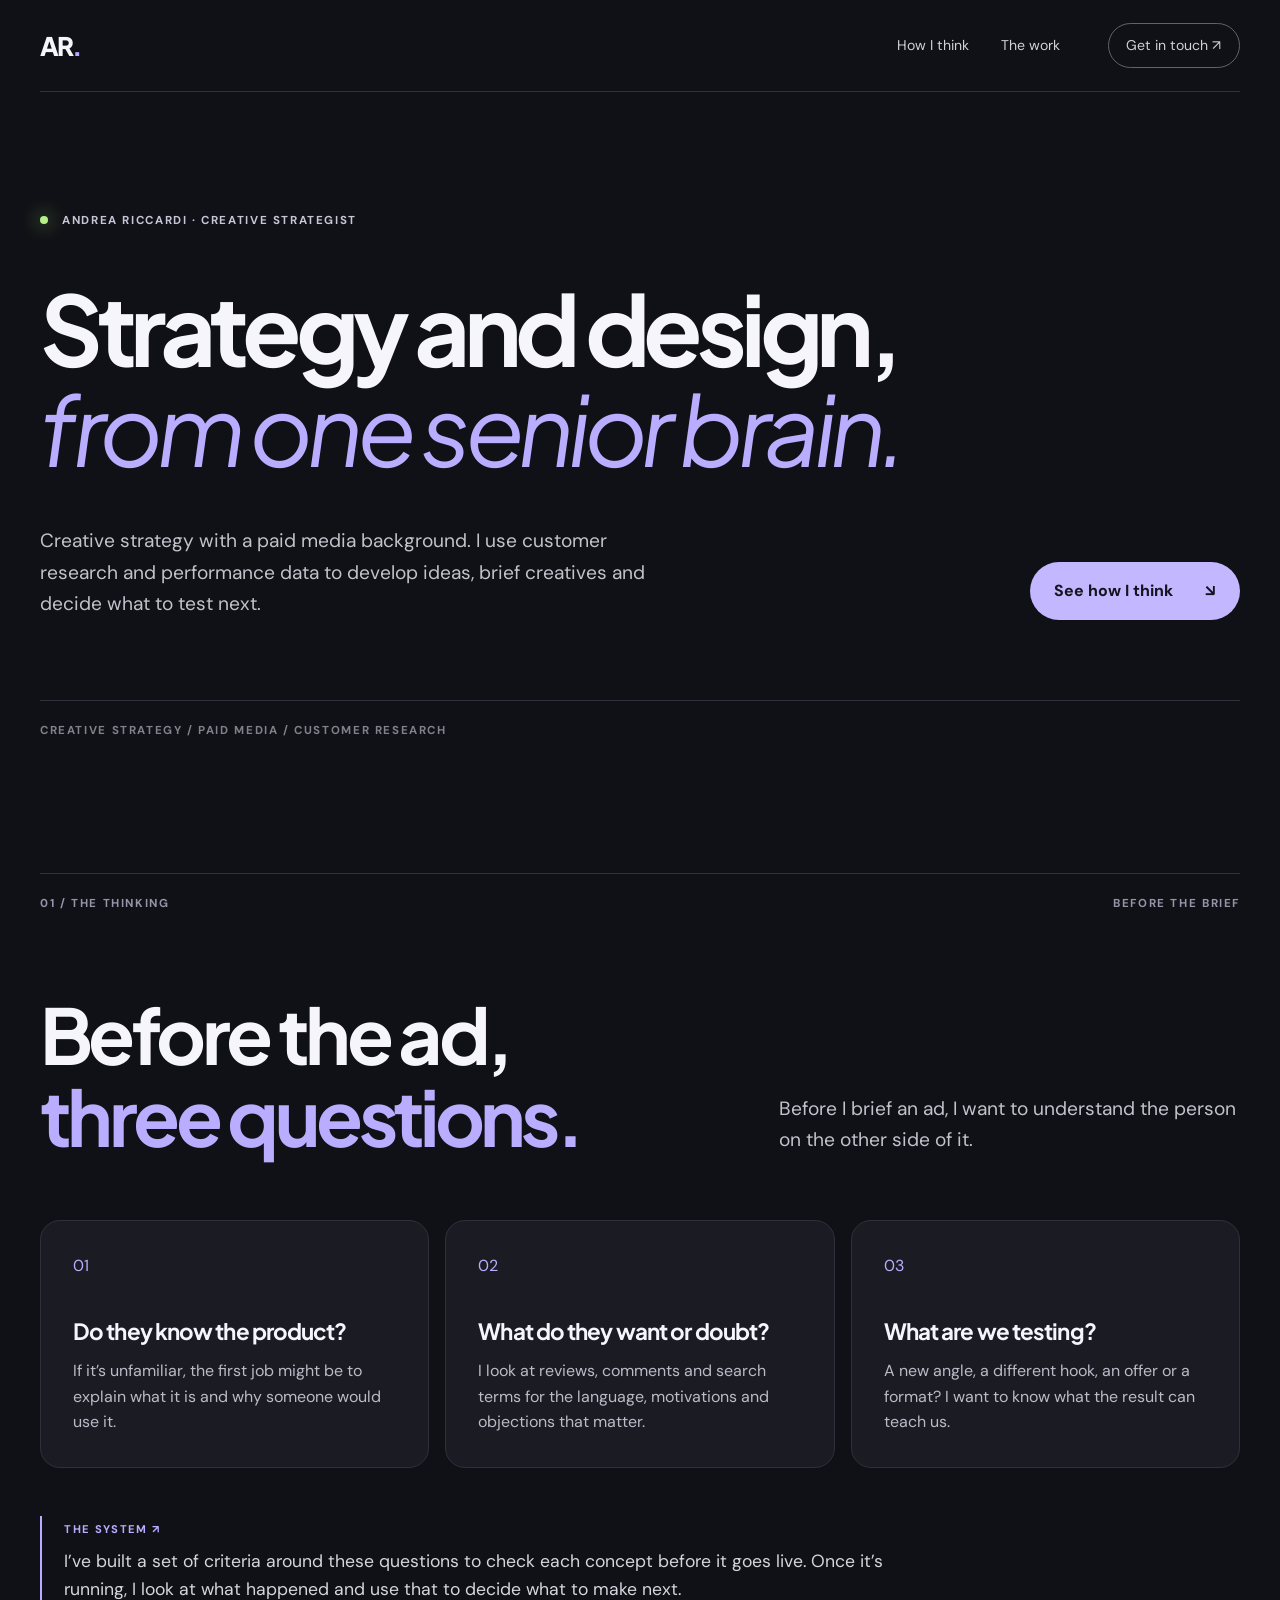
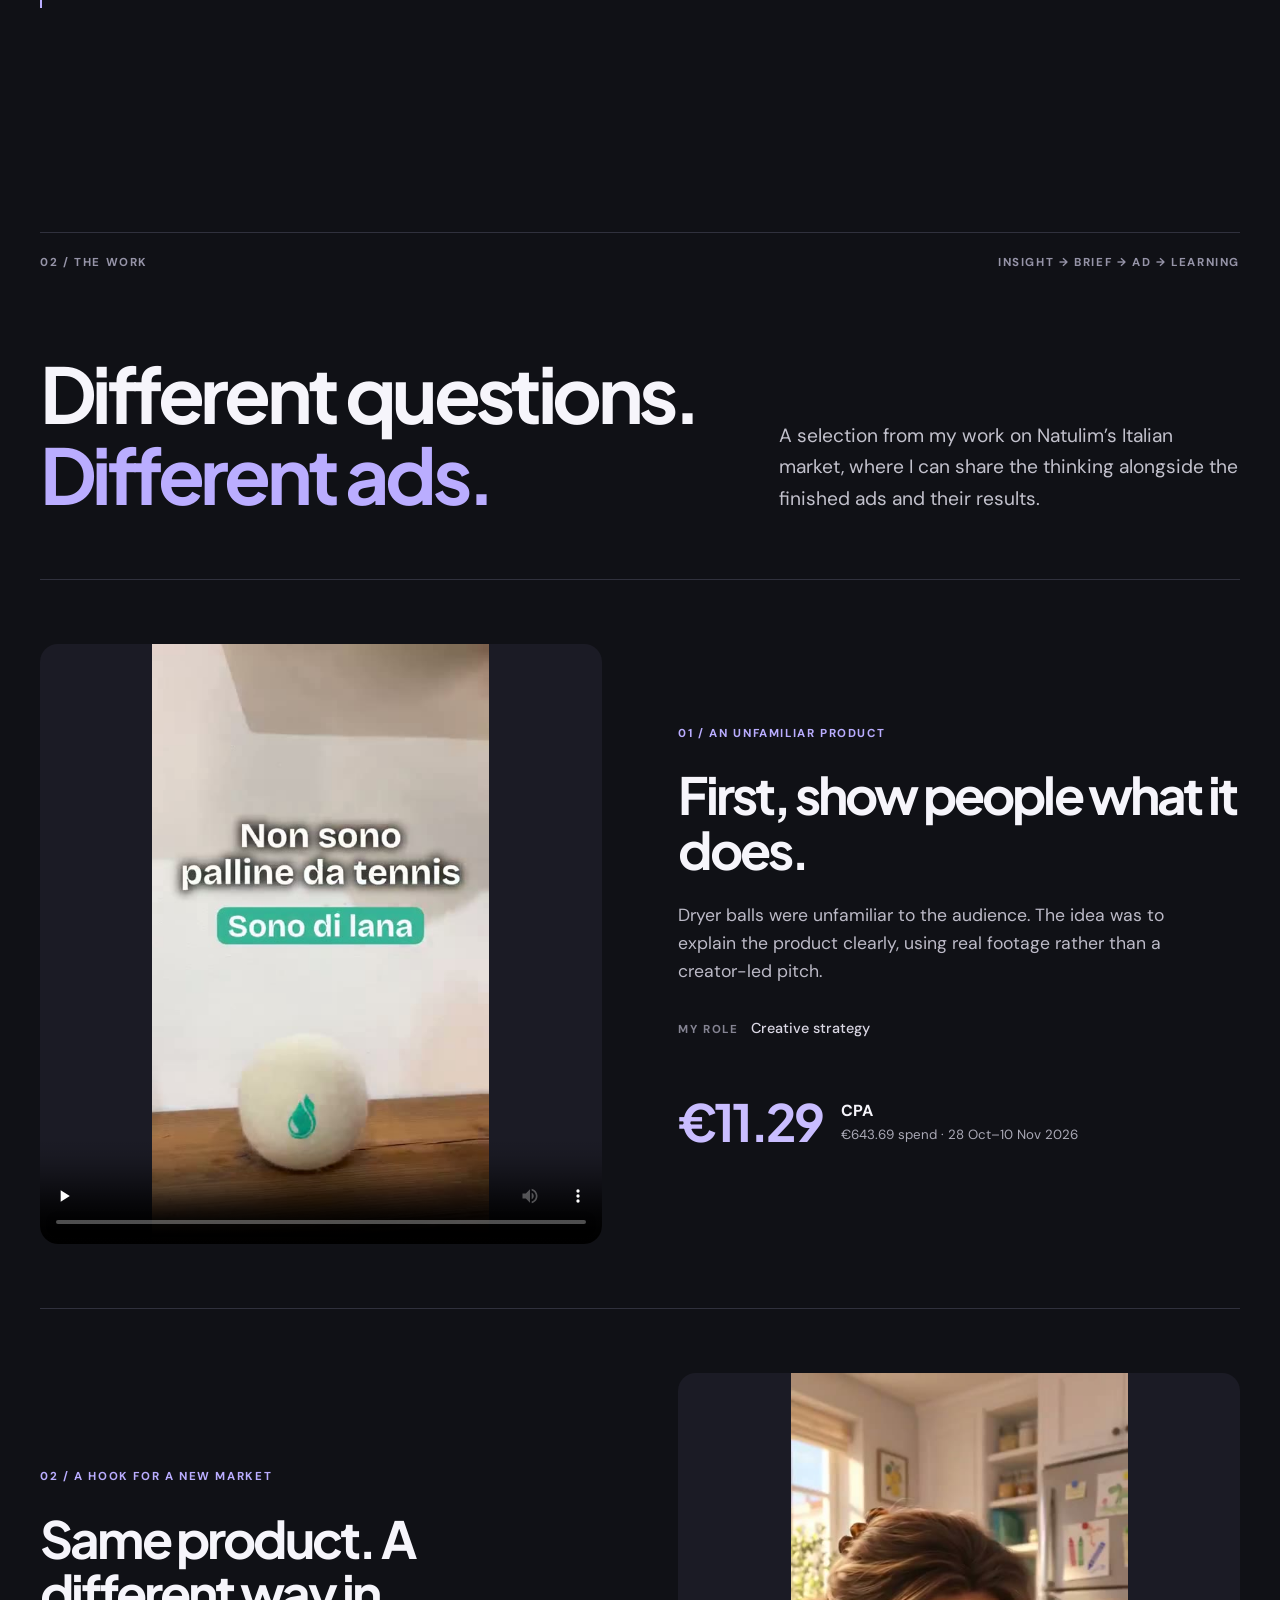
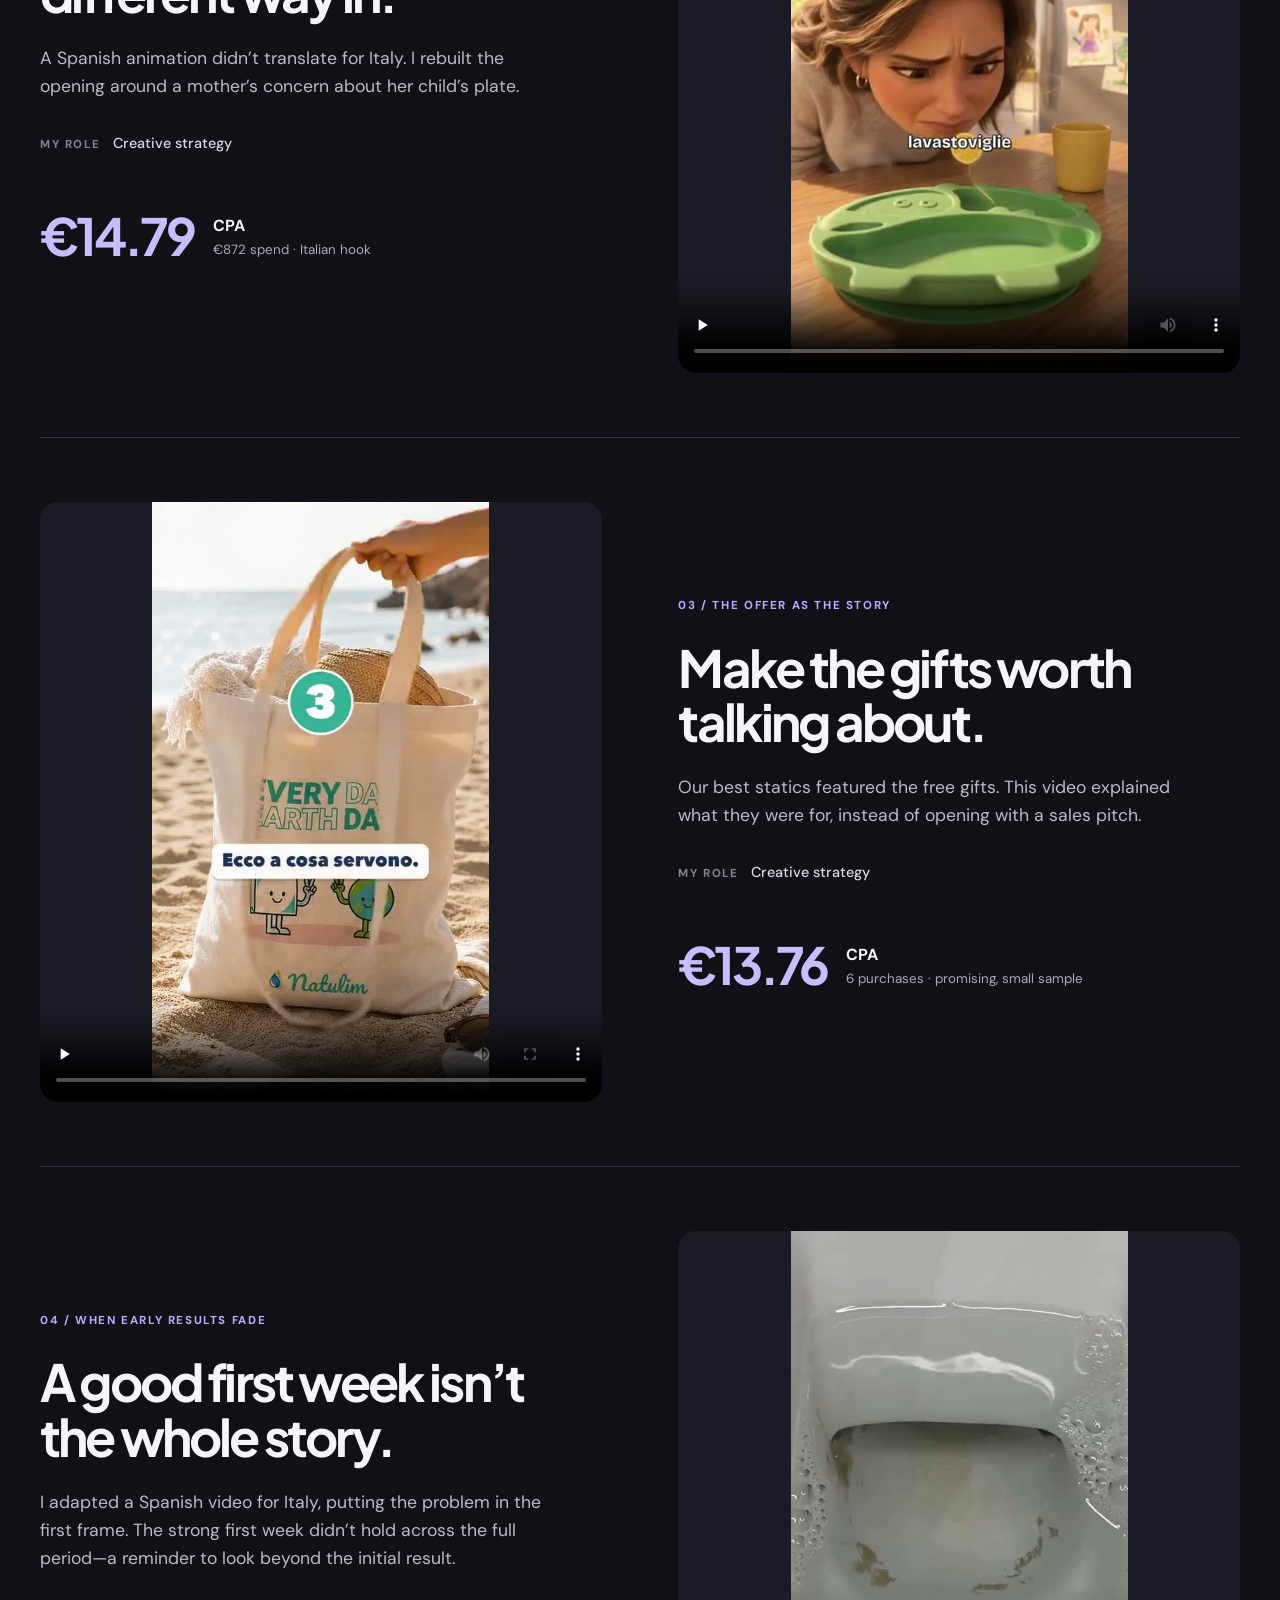
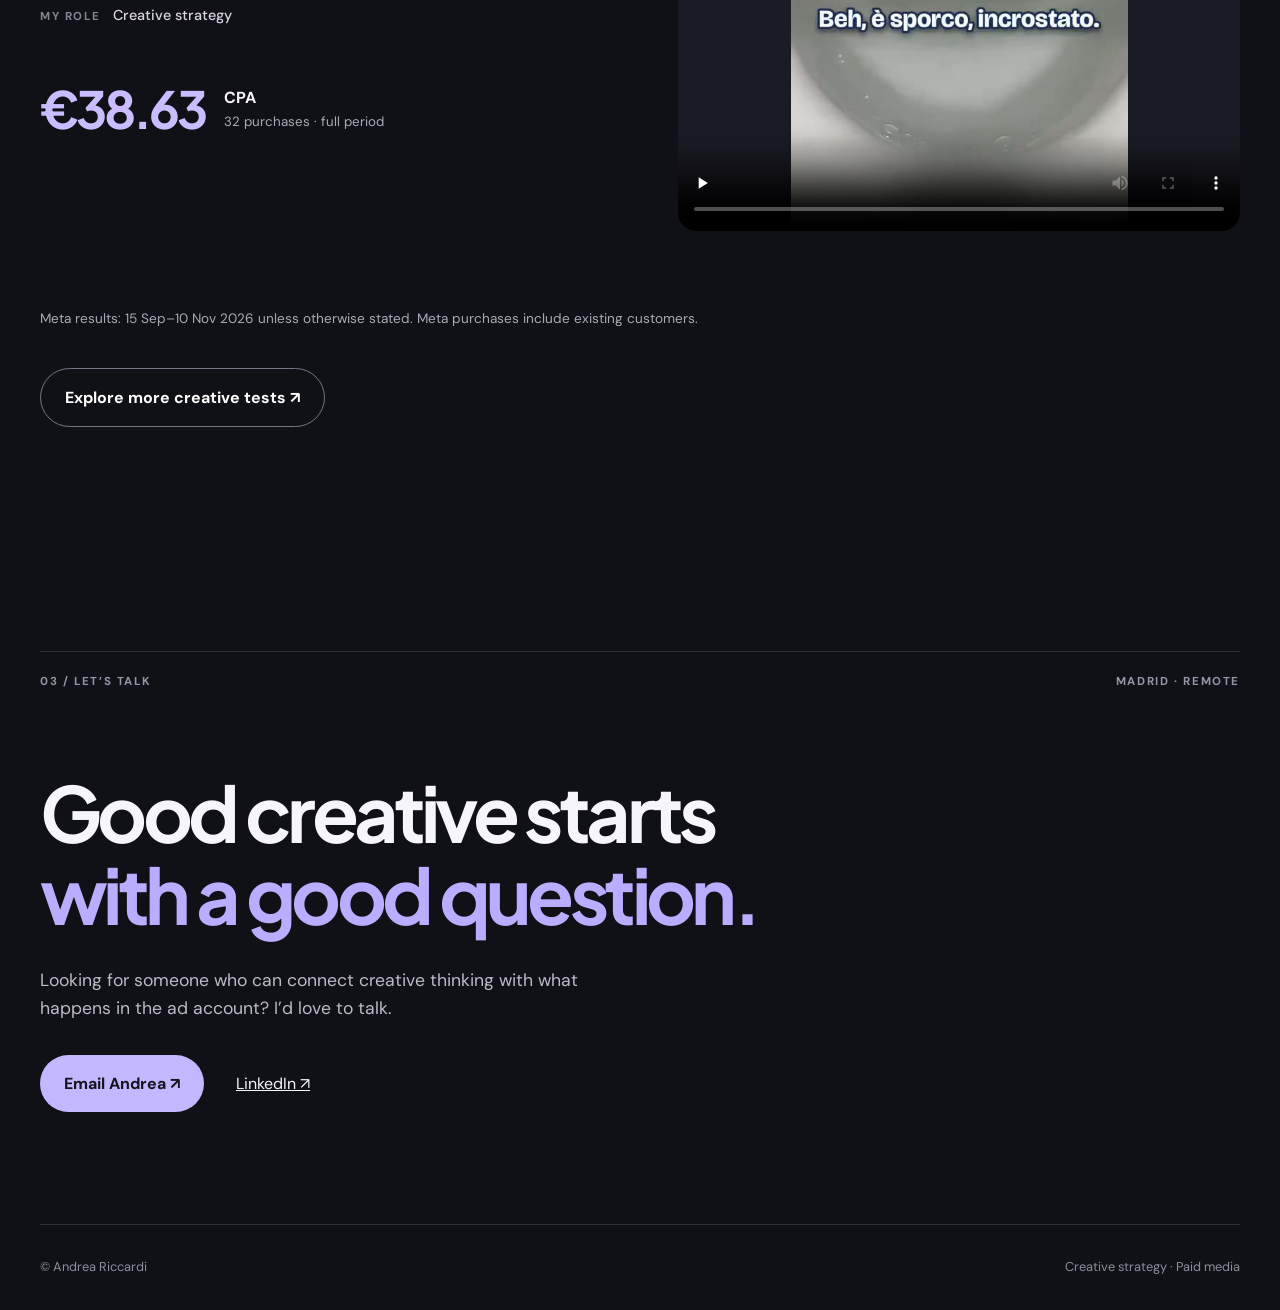
==== commit 888ca308: "creative-v2 hero: 'Strategy and design, from one senior brain.' (second line italic)" ====
--- a/creative-v2/index.html
+++ b/creative-v2/index.html
@@ -5,14 +5,14 @@
   <meta name="description" content="Andrea Riccardi’s creative strategy portfolio: the thinking, briefs and tests behind the ads.">
   <title>Andrea Riccardi | Creative Strategy</title>
   <link rel="preconnect" href="https://fonts.googleapis.com"><link rel="preconnect" href="https://fonts.gstatic.com" crossorigin>
-  <link href="https://fonts.googleapis.com/css2?family=DM+Sans:wght@400;500;600;700&amp;family=Plus+Jakarta+Sans:wght@400;500;600;700;800&amp;display=swap" rel="stylesheet">
-  <link rel="stylesheet" href="style.css">
+  <link href="https://fonts.googleapis.com/css2?family=DM+Sans:wght@400;500;600;700&amp;family=Plus+Jakarta+Sans:ital,wght@0,400;0,500;0,600;0,700;0,800;1,400&amp;display=swap" rel="stylesheet">
+  <link rel="stylesheet" href="style.css?v=20261125">
 </head>
 <body>
   <a class="skip" href="#main">Skip to content</a>
   <header class="header wrap"><a class="brand" href="#top">AR<span>.</span></a><nav aria-label="Main navigation"><a href="#thinking">How I think</a><a href="#work">The work</a></nav><a class="contact-link" href="mailto:ariccardi.marketing@gmail.com">Get in touch ↗</a></header>
   <main id="main">
-    <section class="hero wrap" id="top"><div class="eyebrow"><span class="dot"></span> ANDREA RICCARDI · CREATIVE STRATEGIST</div><h1>Hi, I’m Andrea.<br>I got into ads by running<br><span>my own Shopify stores.</span></h1><div class="hero-bottom"><p>Creative strategy with a paid media background. I use customer research and performance data to develop ideas, brief creatives and decide what to test next.</p><a class="button" href="#thinking">See how I think <span>↘</span></a></div><div class="hero-index">CREATIVE STRATEGY / PAID MEDIA / CUSTOMER RESEARCH</div></section>
+    <section class="hero wrap" id="top"><div class="eyebrow"><span class="dot"></span> ANDREA RICCARDI · CREATIVE STRATEGIST</div><h1>Strategy and design,<br><span>from one senior brain.</span></h1><div class="hero-bottom"><p>Creative strategy with a paid media background. I use customer research and performance data to develop ideas, brief creatives and decide what to test next.</p><a class="button" href="#thinking">See how I think <span>↘</span></a></div><div class="hero-index">CREATIVE STRATEGY / PAID MEDIA / CUSTOMER RESEARCH</div></section>
     <section class="thinking section wrap" id="thinking"><div class="section-top"><span>01 / THE THINKING</span><span>BEFORE THE BRIEF</span></div><div class="intro"><h2>Before the ad,<br><span>three questions.</span></h2><p>Before I brief an ad, I want to understand the person on the other side of it.</p></div><div class="questions"><article><span>01</span><h3>Do they know the product?</h3><p>If it’s unfamiliar, the first job might be to explain what it is and why someone would use it.</p></article><article><span>02</span><h3>What do they want or doubt?</h3><p>I look at reviews, comments and search terms for the language, motivations and objections that matter.</p></article><article><span>03</span><h3>What are we testing?</h3><p>A new angle, a different hook, an offer or a format? I want to know what the result can teach us.</p></article></div><p class="system-note"><span>THE SYSTEM ↗</span> I’ve built a set of criteria around these questions to check each concept before it goes live. Once it’s running, I look at what happened and use that to decide what to make next.</p></section>
     <section class="work section wrap" id="work"><div class="section-top"><span>02 / THE WORK</span><span>INSIGHT → BRIEF → AD → LEARNING</span></div><div class="intro"><h2>Different questions.<br><span>Different ads.</span></h2><p>A selection from my work on Natulim’s Italian market, where I can share the thinking alongside the finished ads and their results.</p></div>
       <article class="case"><div class="case-media"><video controls playsinline preload="none" poster="../creative/assets/natulim/dryer-balls.jpg"><source src="../creative/assets/natulim/dryer-balls.mp4" type="video/mp4"></video></div><div class="case-copy"><div class="case-label">01 / AN UNFAMILIAR PRODUCT</div><h3>First, show people what it does.</h3><p>Dryer balls were unfamiliar to the audience. The idea was to explain the product clearly, using real footage rather than a creator-led pitch.</p><div class="role">MY ROLE <span>Creative strategy</span></div><div class="metric"><strong>€11.29</strong><div>CPA <small>€643.69 spend · 28 Oct–10 Nov 2026</small></div></div></div></article>
--- a/creative-v2/style.css
+++ b/creative-v2/style.css
@@ -1 +1 @@
-:root{color-scheme:dark;--bg:#101116;--fg:#f6f5fb;--muted:#aaaab9;--line:#30313d;--purple:#baadff}*{box-sizing:border-box}html{scroll-behavior:smooth}body{margin:0;background:var(--bg);color:var(--fg);font:16px/1.6 'DM Sans',sans-serif}a{color:inherit}.wrap{width:min(1320px,calc(100% - 80px));margin:auto}.skip{position:absolute;left:-9999px}.skip:focus{left:16px;top:16px;background:#fff;color:#111;z-index:10}.header{height:92px;display:flex;align-items:center;gap:3rem;border-bottom:1px solid var(--line)}.brand{text-decoration:none;font:800 1.6rem 'Plus Jakarta Sans';letter-spacing:-.08em}.brand span{color:var(--purple)}nav{display:flex;gap:2rem;margin-left:auto}nav a,.contact-link{text-decoration:none;font-size:.88rem;color:#d2d1db}.contact-link{border:1px solid #62616e;border-radius:50px;padding:.65rem 1.1rem}.header a:hover,.text-link:hover{color:var(--purple)}.hero{padding-top:7.5rem}.eyebrow,.section-top,.case-label,.role,.hero-index{font-size:.72rem;font-weight:700;letter-spacing:.14em}.eyebrow{color:#c8c5d7}.dot{display:inline-block;width:8px;height:8px;background:#b7f086;border-radius:50%;margin-right:.6rem;box-shadow:0 0 18px #a1e877}h1,h2,h3,strong{font-family:'Plus Jakarta Sans',sans-serif}h1{font-size:clamp(3.4rem,7.6vw,7.5rem);line-height:1.02;letter-spacing:-.065em;margin:3rem 0;font-weight:700}h1 span,.intro h2 span,.closing h2 span{color:var(--purple)}.hero-bottom{display:flex;justify-content:space-between;align-items:end;gap:2rem;padding-bottom:5rem}.hero-bottom p,.intro>p{font-size:clamp(1.05rem,1.5vw,1.35rem);line-height:1.65;color:#c2c1cc;max-width:620px;margin:0}.button{display:inline-flex;align-items:center;justify-content:space-between;gap:2rem;background:#c3b7ff;color:#15131e;text-decoration:none;border-radius:100px;padding:1rem 1.5rem;font-weight:700;transition:background .2s,transform .2s}.button:hover{background:#f2a9d9;transform:translateY(-3px)}.hero-index{border-top:1px solid var(--line);padding:1.3rem 0;color:#81818e}.section{padding:7rem 0}.section-top{display:flex;justify-content:space-between;gap:1rem;color:#9694a8;border-top:1px solid var(--line);padding-top:1.3rem}.intro{display:grid;grid-template-columns:1.2fr .8fr;align-items:end;gap:3rem;margin:5rem 0 4rem}h2{font-size:clamp(3rem,6vw,6rem);line-height:1.06;letter-spacing:-.06em;margin:0}.questions{display:grid;grid-template-columns:repeat(3,1fr);gap:1rem}.questions article{padding:2rem;background:#1b1b24;border:1px solid #30303d;border-radius:20px;min-height:245px;transition:background .25s,transform .25s}.questions article:hover{background:#29243b;transform:translateY(-5px)}.questions article:nth-child(2):hover{background:#24343c}.questions article:nth-child(3):hover{background:#3b2734}.questions article>span,.case-label{color:#baadff}.questions h3{font-size:1.4rem;line-height:1.2;letter-spacing:-.04em;margin:2.5rem 0 .8rem}.questions p,.case-copy p,.closing p{color:#bcbac7;margin:0}.system-note{border-left:2px solid var(--purple);padding:.3rem 0 .3rem 1.4rem;max-width:850px;color:#d6d4de;margin:3rem 0 0;font-size:1.1rem}.system-note span{display:block;font-size:.7rem;color:var(--purple);font-weight:700;letter-spacing:.12em;margin-bottom:.5rem}.case{display:grid;grid-template-columns:1fr 1fr;gap:clamp(2rem,6vw,7rem);align-items:center;border-top:1px solid var(--line);padding:4rem 0}.case.reverse .case-media{order:2}.case-media{background:#1b1b25;border-radius:18px;overflow:hidden;display:flex;justify-content:center;min-height:460px}.case-media video{width:100%;max-height:600px;object-fit:contain}.case h3{font-size:clamp(2.3rem,4vw,4.5rem);line-height:1.07;letter-spacing:-.055em;margin:1.5rem 0}.case-copy p{font-size:1.1rem;max-width:510px}.role{margin-top:2rem;color:#858493}.role span{color:#dad7e4;letter-spacing:0;font-size:.9rem;font-weight:500;margin-left:.5rem}.metric{display:flex;align-items:center;gap:1.2rem;margin-top:2.5rem}.metric strong{font-size:clamp(2.7rem,4vw,4rem);letter-spacing:-.06em;color:#c9bdff}.metric div{font-weight:700}.metric small{display:block;color:#aaa9b6;font-weight:400}.note{color:#aaa9b6;font-size:.85rem}.button-outline{margin-top:1.5rem;background:transparent;border:1px solid #777486;color:white}.closing h2{margin:5rem 0 2rem}.closing p{max-width:560px;font-size:1.1rem;margin-bottom:2rem}.text-link{margin-left:2rem}footer{border-top:1px solid var(--line);padding:2rem 0;color:#8f8e9c;display:flex;justify-content:space-between;font-size:.8rem}@media(max-width:750px){.wrap{width:calc(100% - 36px)}.header{height:76px;gap:1rem}nav{gap:1rem}.contact-link{display:none}.hero{padding-top:5rem}.hero-bottom,.intro{display:block}.hero-bottom .button{margin-top:2rem}.section{padding:5rem 0}.intro{margin:3rem 0 2rem}.intro>p{margin-top:1.5rem}.questions{grid-template-columns:1fr}.questions article{min-height:0}.questions h3{margin-top:1.5rem}.case{grid-template-columns:1fr;gap:1.6rem;padding:2.5rem 0}.case.reverse .case-media{order:0}.case-media{min-height:300px}.case-media video{max-height:520px}.section-top{font-size:.62rem}.metric{margin-top:1.5rem}footer{gap:1rem}}@media(prefers-reduced-motion:reduce){html{scroll-behavior:auto}*,*::before,*::after{transition:none!important}}
+:root{color-scheme:dark;--bg:#101116;--fg:#f6f5fb;--muted:#aaaab9;--line:#30313d;--purple:#baadff}*{box-sizing:border-box}html{scroll-behavior:smooth}body{margin:0;background:var(--bg);color:var(--fg);font:16px/1.6 'DM Sans',sans-serif}a{color:inherit}.wrap{width:min(1320px,calc(100% - 80px));margin:auto}.skip{position:absolute;left:-9999px}.skip:focus{left:16px;top:16px;background:#fff;color:#111;z-index:10}.header{height:92px;display:flex;align-items:center;gap:3rem;border-bottom:1px solid var(--line)}.brand{text-decoration:none;font:800 1.6rem 'Plus Jakarta Sans';letter-spacing:-.08em}.brand span{color:var(--purple)}nav{display:flex;gap:2rem;margin-left:auto}nav a,.contact-link{text-decoration:none;font-size:.88rem;color:#d2d1db}.contact-link{border:1px solid #62616e;border-radius:50px;padding:.65rem 1.1rem}.header a:hover,.text-link:hover{color:var(--purple)}.hero{padding-top:7.5rem}.eyebrow,.section-top,.case-label,.role,.hero-index{font-size:.72rem;font-weight:700;letter-spacing:.14em}.eyebrow{color:#c8c5d7}.dot{display:inline-block;width:8px;height:8px;background:#b7f086;border-radius:50%;margin-right:.6rem;box-shadow:0 0 18px #a1e877}h1,h2,h3,strong{font-family:'Plus Jakarta Sans',sans-serif}h1{font-size:clamp(3.4rem,7.6vw,7.5rem);line-height:1.02;letter-spacing:-.065em;margin:3rem 0;font-weight:700}h1 span,.intro h2 span,.closing h2 span{color:var(--purple)}h1 span{font-style:italic;font-weight:400}.hero-bottom{display:flex;justify-content:space-between;align-items:end;gap:2rem;padding-bottom:5rem}.hero-bottom p,.intro>p{font-size:clamp(1.05rem,1.5vw,1.35rem);line-height:1.65;color:#c2c1cc;max-width:620px;margin:0}.button{display:inline-flex;align-items:center;justify-content:space-between;gap:2rem;background:#c3b7ff;color:#15131e;text-decoration:none;border-radius:100px;padding:1rem 1.5rem;font-weight:700;transition:background .2s,transform .2s}.button:hover{background:#f2a9d9;transform:translateY(-3px)}.hero-index{border-top:1px solid var(--line);padding:1.3rem 0;color:#81818e}.section{padding:7rem 0}.section-top{display:flex;justify-content:space-between;gap:1rem;color:#9694a8;border-top:1px solid var(--line);padding-top:1.3rem}.intro{display:grid;grid-template-columns:1.2fr .8fr;align-items:end;gap:3rem;margin:5rem 0 4rem}h2{font-size:clamp(3rem,6vw,6rem);line-height:1.06;letter-spacing:-.06em;margin:0}.questions{display:grid;grid-template-columns:repeat(3,1fr);gap:1rem}.questions article{padding:2rem;background:#1b1b24;border:1px solid #30303d;border-radius:20px;min-height:245px;transition:background .25s,transform .25s}.questions article:hover{background:#29243b;transform:translateY(-5px)}.questions article:nth-child(2):hover{background:#24343c}.questions article:nth-child(3):hover{background:#3b2734}.questions article>span,.case-label{color:#baadff}.questions h3{font-size:1.4rem;line-height:1.2;letter-spacing:-.04em;margin:2.5rem 0 .8rem}.questions p,.case-copy p,.closing p{color:#bcbac7;margin:0}.system-note{border-left:2px solid var(--purple);padding:.3rem 0 .3rem 1.4rem;max-width:850px;color:#d6d4de;margin:3rem 0 0;font-size:1.1rem}.system-note span{display:block;font-size:.7rem;color:var(--purple);font-weight:700;letter-spacing:.12em;margin-bottom:.5rem}.case{display:grid;grid-template-columns:1fr 1fr;gap:clamp(2rem,6vw,7rem);align-items:center;border-top:1px solid var(--line);padding:4rem 0}.case.reverse .case-media{order:2}.case-media{background:#1b1b25;border-radius:18px;overflow:hidden;display:flex;justify-content:center;min-height:460px}.case-media video{width:100%;max-height:600px;object-fit:contain}.case h3{font-size:clamp(2.3rem,4vw,4.5rem);line-height:1.07;letter-spacing:-.055em;margin:1.5rem 0}.case-copy p{font-size:1.1rem;max-width:510px}.role{margin-top:2rem;color:#858493}.role span{color:#dad7e4;letter-spacing:0;font-size:.9rem;font-weight:500;margin-left:.5rem}.metric{display:flex;align-items:center;gap:1.2rem;margin-top:2.5rem}.metric strong{font-size:clamp(2.7rem,4vw,4rem);letter-spacing:-.06em;color:#c9bdff}.metric div{font-weight:700}.metric small{display:block;color:#aaa9b6;font-weight:400}.note{color:#aaa9b6;font-size:.85rem}.button-outline{margin-top:1.5rem;background:transparent;border:1px solid #777486;color:white}.closing h2{margin:5rem 0 2rem}.closing p{max-width:560px;font-size:1.1rem;margin-bottom:2rem}.text-link{margin-left:2rem}footer{border-top:1px solid var(--line);padding:2rem 0;color:#8f8e9c;display:flex;justify-content:space-between;font-size:.8rem}@media(max-width:750px){.wrap{width:calc(100% - 36px)}.header{height:76px;gap:1rem}nav{gap:1rem}.contact-link{display:none}.hero{padding-top:5rem}.hero-bottom,.intro{display:block}.hero-bottom .button{margin-top:2rem}.section{padding:5rem 0}.intro{margin:3rem 0 2rem}.intro>p{margin-top:1.5rem}.questions{grid-template-columns:1fr}.questions article{min-height:0}.questions h3{margin-top:1.5rem}.case{grid-template-columns:1fr;gap:1.6rem;padding:2.5rem 0}.case.reverse .case-media{order:0}.case-media{min-height:300px}.case-media video{max-height:520px}.section-top{font-size:.62rem}.metric{margin-top:1.5rem}footer{gap:1rem}}@media(prefers-reduced-motion:reduce){html{scroll-behavior:auto}*,*::before,*::after{transition:none!important}}
